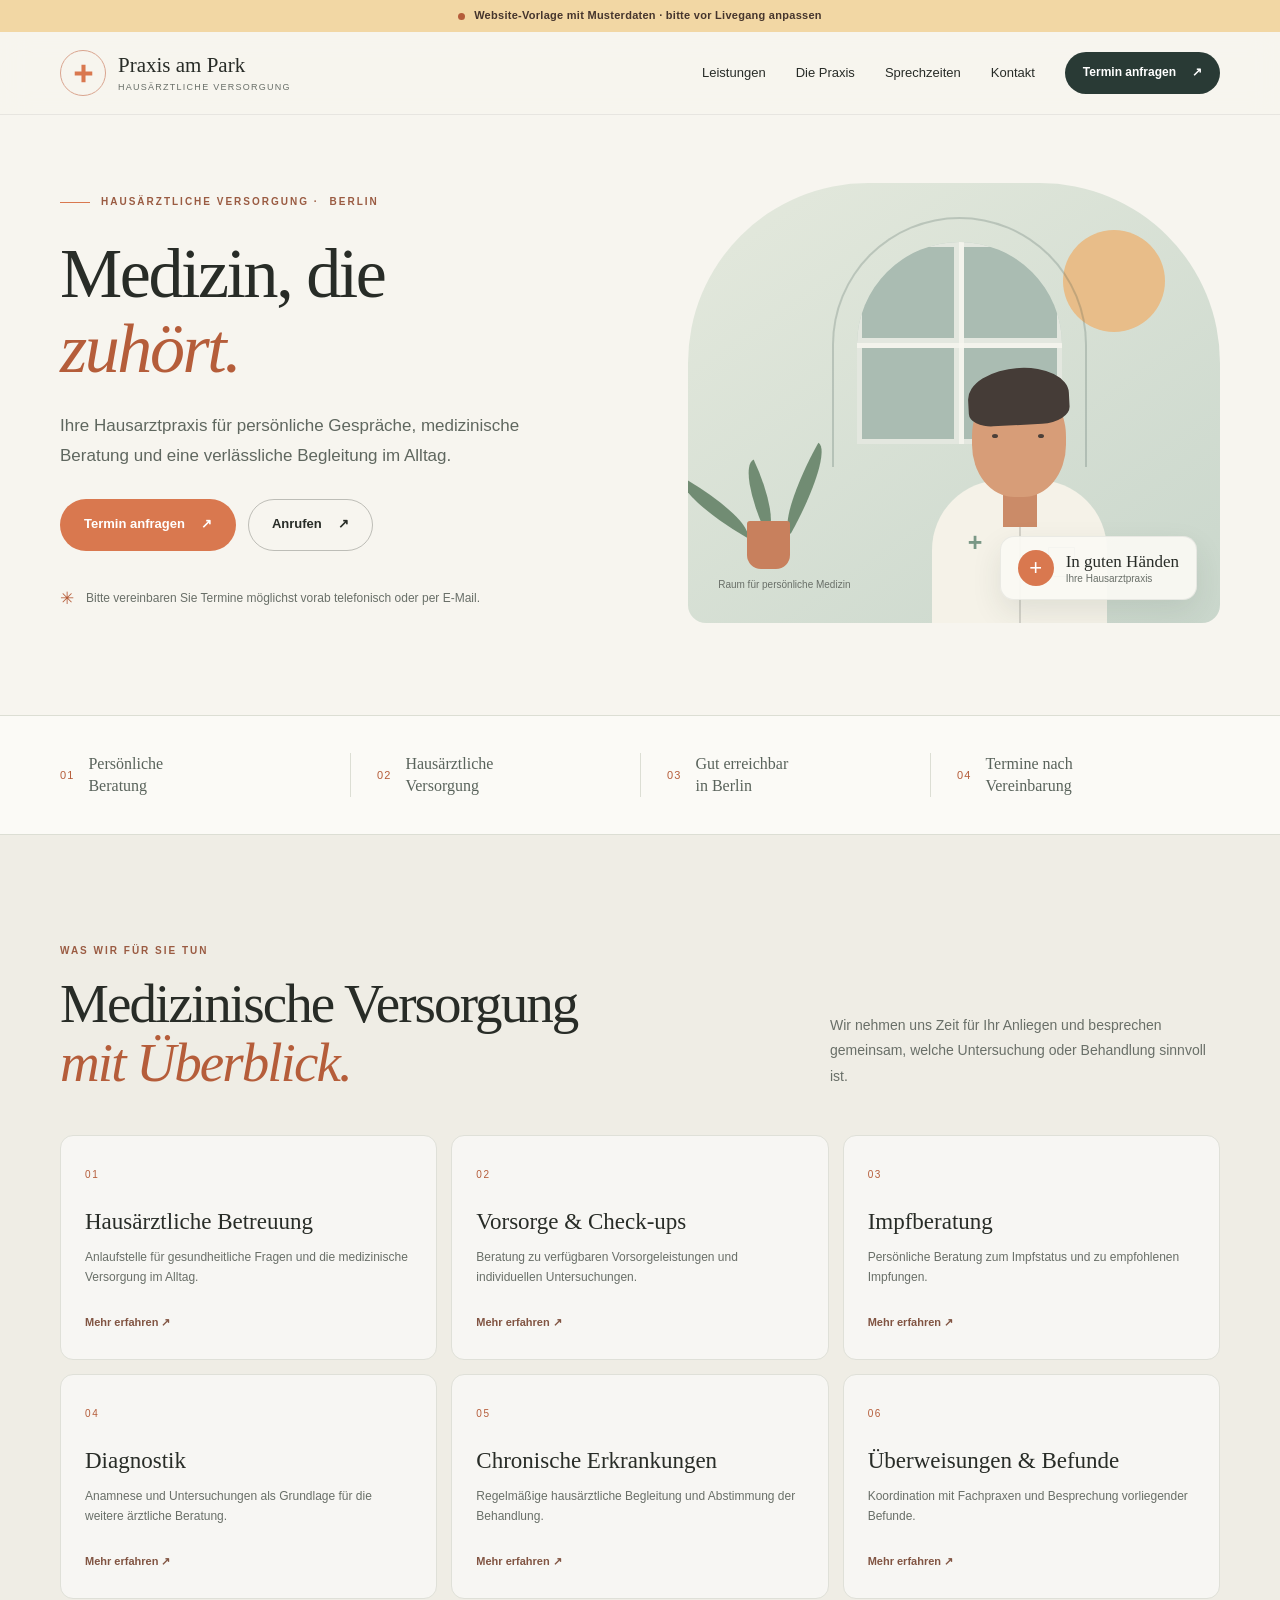
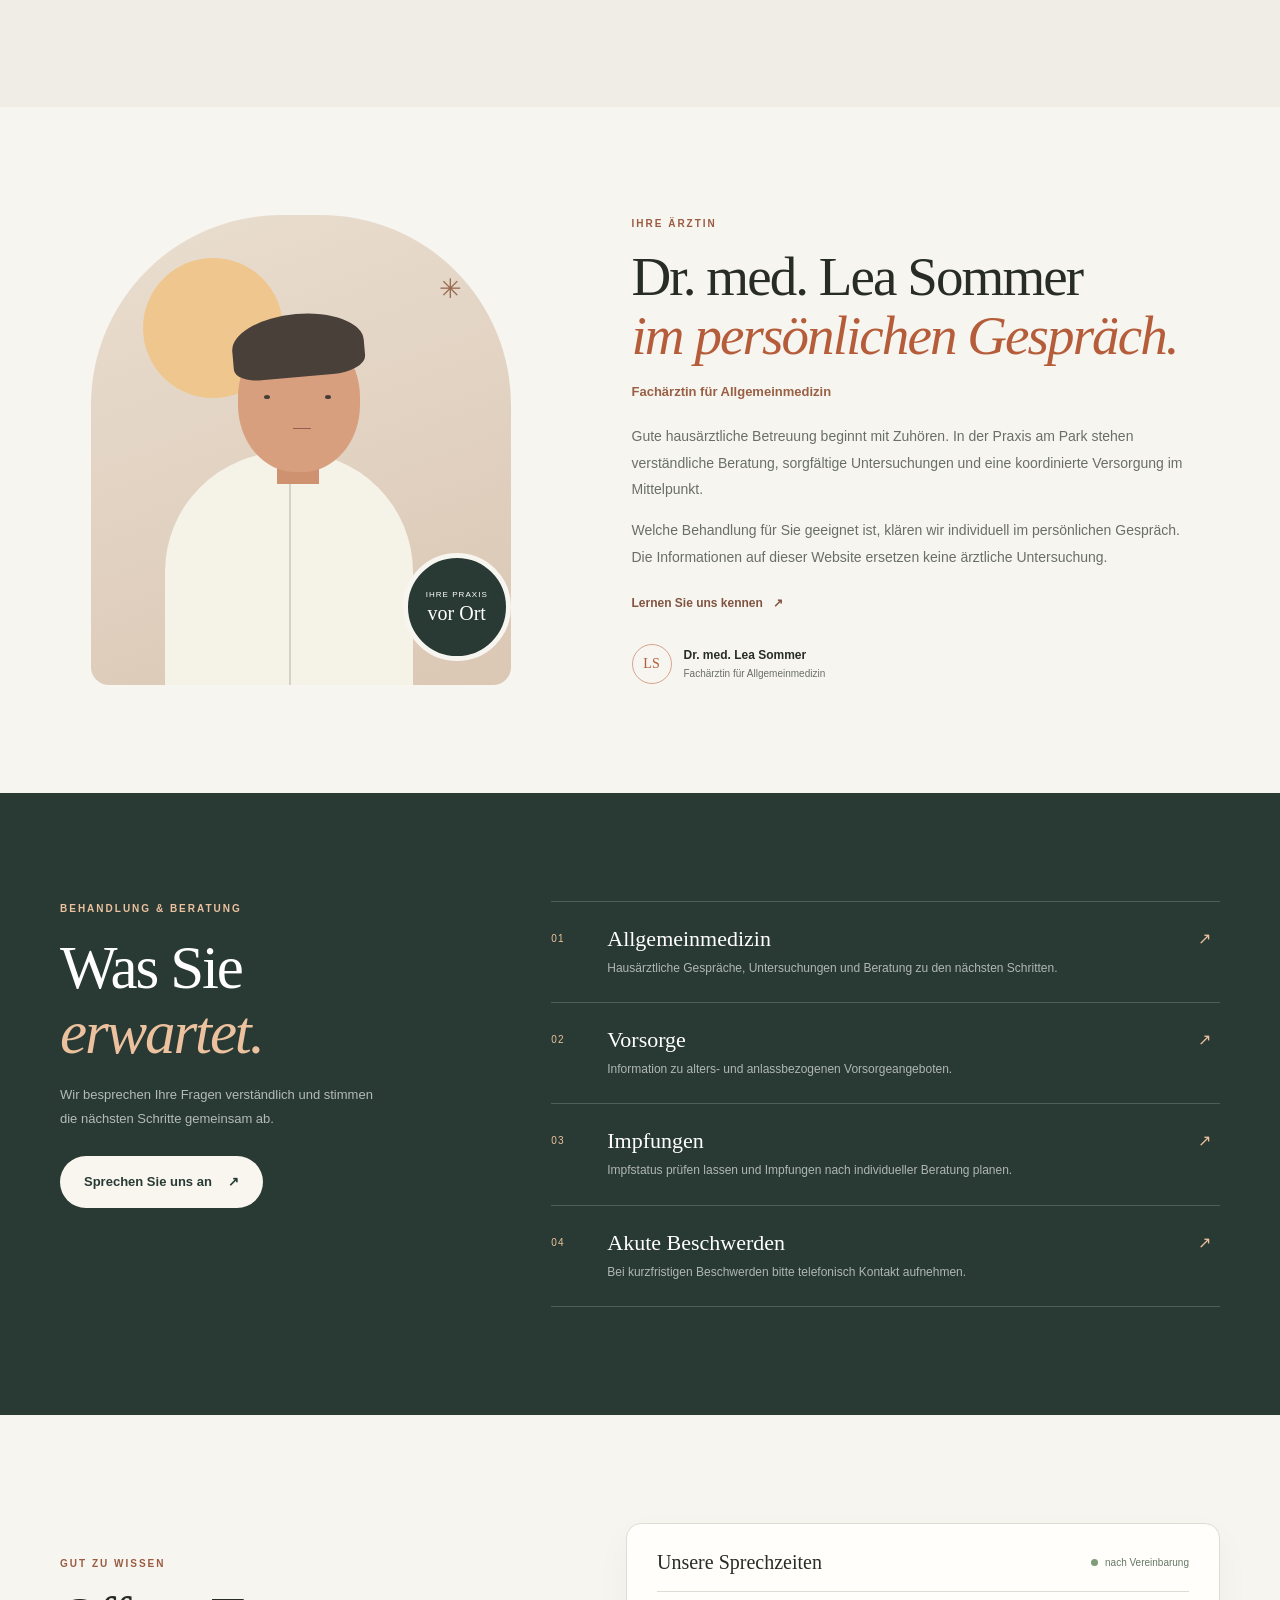
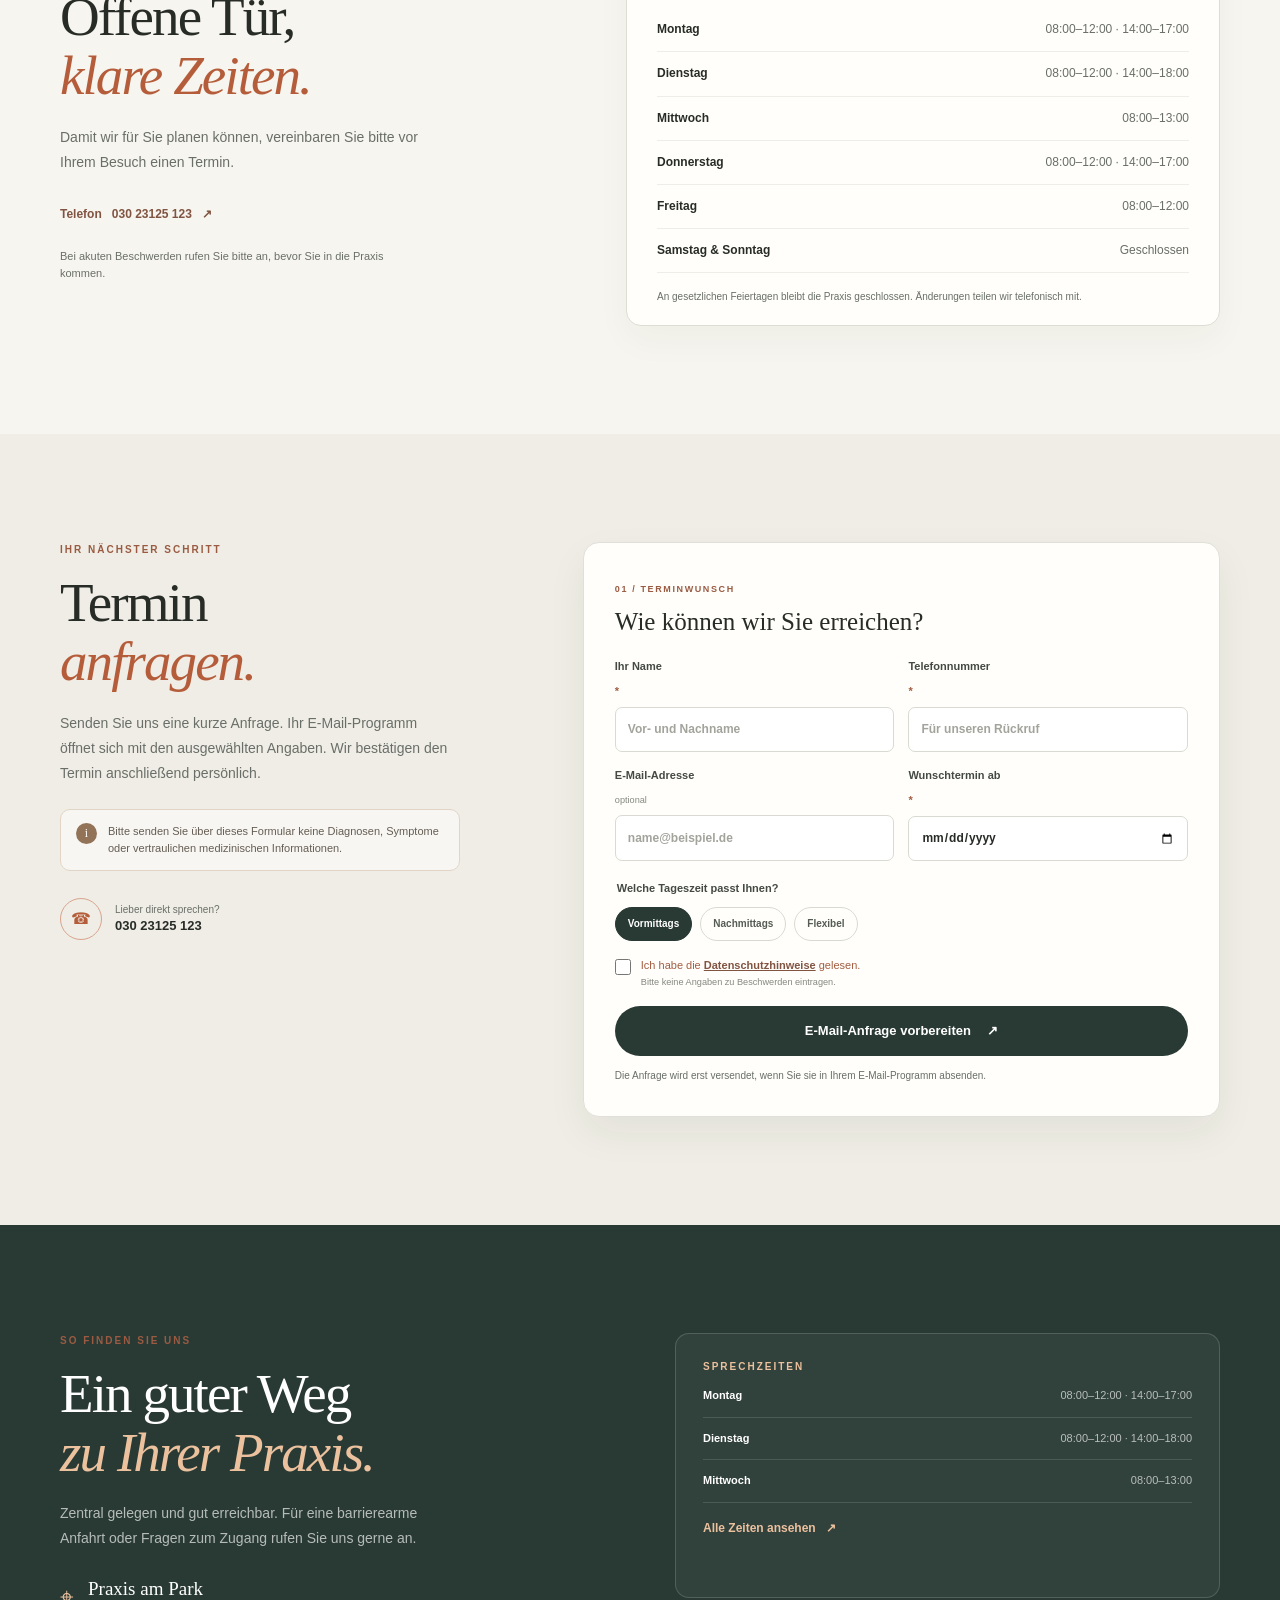
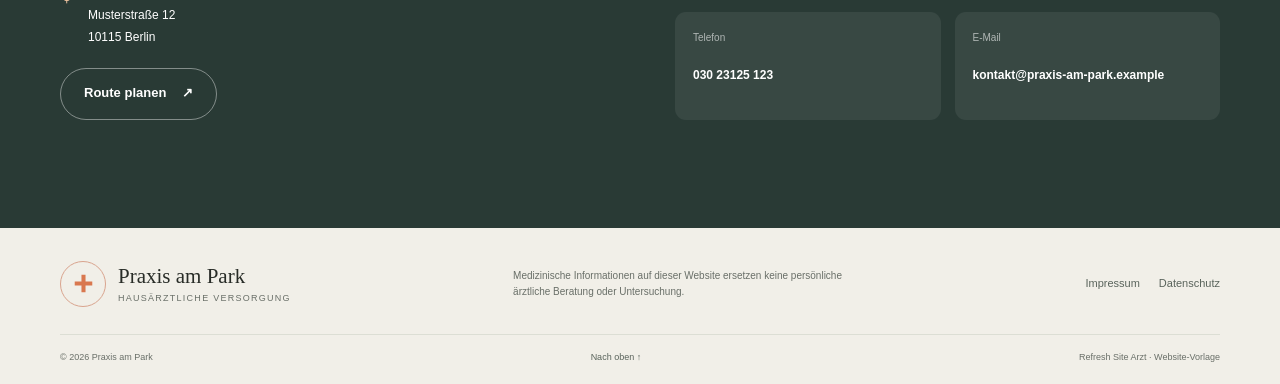
==== index.html @ 414cd4c7 "Create German medical practice website template" ====
<!doctype html>
<html lang="de">
<head>
  <meta charset="utf-8">
  <meta name="viewport" content="width=device-width, initial-scale=1">
  <meta name="theme-color" content="#f7f5ef">
  <meta name="description" content="Hausärztliche Versorgung in Berlin: Informationen zu Leistungen, Sprechzeiten und Terminvereinbarung in der Praxis am Park.">
  <meta property="og:title" content="Praxis am Park — Hausärztliche Versorgung in Berlin">
  <meta property="og:description" content="Leistungen, Sprechzeiten und Kontakt. Lernen Sie die Praxis am Park kennen.">
  <meta property="og:type" content="website">
  <title>Praxis am Park — Hausärztliche Versorgung in Berlin</title>
  <link rel="icon" href="assets/medical-mark.svg" type="image/svg+xml">
  <link rel="stylesheet" href="styles.css">
  <script src="config.js" defer></script>
  <script src="app.js" defer></script>
</head>
<body>
  <a class="skip-link" href="#main">Zum Inhalt springen</a>
  <div class="sample-ribbon"><span class="sample-dot" aria-hidden="true"></span> Website-Vorlage mit Musterdaten · bitte vor Livegang anpassen</div>
  <header class="site-header" id="start">
    <div class="header-inner wrap">
      <a class="brand" href="#start" aria-label="Praxis am Park – Startseite">
        <span class="brand-mark" aria-hidden="true"><svg viewBox="0 0 40 40"><path d="M17 7h6v10h10v6H23v10h-6V23H7v-6h10z"/></svg></span>
        <span class="brand-copy"><strong data-config="practiceName">Praxis am Park</strong><small data-config="specialty">Hausärztliche Versorgung</small></span>
      </a>
      <button class="nav-toggle" type="button" aria-label="Menü öffnen" aria-expanded="false" aria-controls="primary-nav"><span></span><span></span></button>
      <nav id="primary-nav" class="primary-nav" aria-label="Hauptnavigation">
        <a href="#leistungen">Leistungen</a><a href="#team">Die Praxis</a><a href="#sprechzeiten">Sprechzeiten</a><a href="#kontakt">Kontakt</a>
        <a class="button button-small button-dark nav-appointment" href="#termin">Termin anfragen <span aria-hidden="true">↗</span></a>
      </nav>
    </div>
  </header>
  <main id="main">
    <section class="hero section-pad">
      <div class="wrap hero-grid">
        <div class="hero-copy">
          <p class="eyebrow"><span class="eyebrow-line"></span> Hausärztliche Versorgung · <span data-config="city">Berlin</span></p>
          <h1>Medizin, die<br><em>zuhört.</em></h1>
          <p class="hero-intro">Ihre Hausarztpraxis für persönliche Gespräche, medizinische Beratung und eine verlässliche Begleitung im Alltag.</p>
          <div class="hero-actions"><a class="button button-accent" href="#termin">Termin anfragen <span aria-hidden="true">↗</span></a><a class="button button-outline" data-phone href="tel:+493023125123">Anrufen <span aria-hidden="true">↗</span></a></div>
          <div class="hero-note"><span class="note-icon" aria-hidden="true">✳</span><span>Bitte vereinbaren Sie Termine möglichst vorab telefonisch oder per E-Mail.</span></div>
        </div>
        <div class="hero-art" aria-label="Illustration einer freundlichen Arztpraxis" role="img">
          <div class="art-sun"></div><div class="art-arch"><div class="art-window"><i></i><i></i><i></i><i></i></div></div>
          <div class="art-plant"><span></span><span></span><span></span><b></b></div>
          <div class="art-doctor"><div class="doctor-hair"></div><div class="doctor-head"><i></i><i></i></div><div class="doctor-neck"></div><div class="doctor-coat"><span class="coat-pocket"></span><span class="coat-cross">+</span></div></div>
          <div class="art-card"><span class="art-card-icon">+</span><span><b>In guten Händen</b><small>Ihre Hausarztpraxis</small></span></div>
          <div class="art-caption">Raum für persönliche Medizin</div>
        </div>
      </div>
    </section>
    <section class="trust-strip" aria-label="Praxis-Schwerpunkte">
      <div class="wrap trust-grid"><div><span class="trust-number">01</span><span>Persönliche<br>Beratung</span></div><div><span class="trust-number">02</span><span>Hausärztliche<br>Versorgung</span></div><div><span class="trust-number">03</span><span>Gut erreichbar<br>in <span data-config="city">Berlin</span></span></div><div><span class="trust-number">04</span><span>Termine nach<br>Vereinbarung</span></div></div>
    </section>
    <section class="section-pad section-warm" id="leistungen">
      <div class="wrap">
        <div class="section-heading"><div><p class="eyebrow">Was wir für Sie tun</p><h2>Medizinische Versorgung<br><em>mit Überblick.</em></h2></div><p class="section-lede">Wir nehmen uns Zeit für Ihr Anliegen und besprechen gemeinsam, welche Untersuchung oder Behandlung sinnvoll ist.</p></div>
        <div class="service-grid" id="service-grid" aria-label="Leistungen der Praxis"></div>
      </div>
    </section>
    <section class="section-pad" id="team">
      <div class="wrap profile-grid">
        <div class="profile-visual">
          <div class="profile-portrait" role="img" aria-label="Abstrakte Illustration einer Ärztin">
            <div class="portrait-circle"></div><div class="portrait-body"></div><div class="portrait-neck"></div><div class="portrait-face"><i></i><i></i><b></b></div><div class="portrait-hair"></div><span class="portrait-star">✳</span>
          </div>
          <div class="profile-stamp"><span>Ihre Praxis</span><b>vor Ort</b></div>
        </div>
        <div class="profile-copy"><p class="eyebrow">Ihre Ärztin</p><h2><span data-config="doctorName">Dr. med. Lea Sommer</span><br><em>im persönlichen Gespräch.</em></h2><p class="profile-qualification" data-config="qualifications">Fachärztin für Allgemeinmedizin</p><p>Gute hausärztliche Betreuung beginnt mit Zuhören. In der Praxis am Park stehen verständliche Beratung, sorgfältige Untersuchungen und eine koordinierte Versorgung im Mittelpunkt.</p><p>Welche Behandlung für Sie geeignet ist, klären wir individuell im persönlichen Gespräch. Die Informationen auf dieser Website ersetzen keine ärztliche Untersuchung.</p><a class="text-link" href="#termin">Lernen Sie uns kennen <span aria-hidden="true">↗</span></a><div class="profile-signature"><span class="signature-mark" data-config="doctorInitials">LS</span><span><b data-config="doctorName">Dr. med. Lea Sommer</b><small data-config="qualifications">Fachärztin für Allgemeinmedizin</small></span></div></div>
      </div>
    </section>
    <section class="section-pad section-dark">
      <div class="wrap treatment-layout"><div><p class="eyebrow eyebrow-light">Behandlung & Beratung</p><h2>Was Sie<br><em>erwartet.</em></h2><p class="dark-lede">Wir besprechen Ihre Fragen verständlich und stimmen die nächsten Schritte gemeinsam ab.</p><a class="button button-light" href="#termin">Sprechen Sie uns an <span aria-hidden="true">↗</span></a></div><div id="treatment-list" class="treatment-list"></div></div>
    </section>
    <section class="section-pad" id="sprechzeiten">
      <div class="wrap hours-layout"><div><p class="eyebrow">Gut zu wissen</p><h2>Offene Tür,<br><em>klare Zeiten.</em></h2><p class="section-lede">Damit wir für Sie planen können, vereinbaren Sie bitte vor Ihrem Besuch einen Termin.</p><a class="text-link" data-phone href="tel:+493023125123">Telefon <span data-config="phoneDisplay">030 23125 123</span> <span aria-hidden="true">↗</span></a><p class="hours-hint">Bei akuten Beschwerden rufen Sie bitte an, bevor Sie in die Praxis kommen.</p></div><div class="hours-card"><div class="hours-card-head"><span>Unsere Sprechzeiten</span><span class="open-mark"><i></i> nach Vereinbarung</span></div><dl id="hours-list"></dl><p class="hours-footnote">An gesetzlichen Feiertagen bleibt die Praxis geschlossen. Änderungen teilen wir telefonisch mit.</p></div></div>
    </section>
    <section class="section-pad section-warm" id="termin">
      <div class="wrap appointment-layout"><div><p class="eyebrow">Ihr nächster Schritt</p><h2>Termin<br><em>anfragen.</em></h2><p class="section-lede">Senden Sie uns eine kurze Anfrage. Ihr E-Mail-Programm öffnet sich mit den ausgewählten Angaben. Wir bestätigen den Termin anschließend persönlich.</p><div class="appointment-callout"><span aria-hidden="true">i</span><p>Bitte senden Sie über dieses Formular keine Diagnosen, Symptome oder vertraulichen medizinischen Informationen.</p></div><div class="appointment-phone"><span class="phone-icon" aria-hidden="true">☎</span><span><small>Lieber direkt sprechen?</small><a data-phone href="tel:+493023125123"><b data-config="phoneDisplay">030 23125 123</b></a></span></div></div>
        <form id="appointment-form" class="appointment-form">
          <div class="form-heading"><span class="form-step">01 / TERMINWUNSCH</span><h3>Wie können wir Sie erreichen?</h3></div>
          <div class="form-row"><label for="name">Ihr Name <span aria-hidden="true">*</span><input id="name" name="name" autocomplete="name" required maxlength="100" placeholder="Vor- und Nachname"></label><label for="phone">Telefonnummer <span aria-hidden="true">*</span><input id="phone" name="phone" type="tel" autocomplete="tel" required maxlength="30" placeholder="Für unseren Rückruf"></label></div>
          <div class="form-row"><label for="email">E-Mail-Adresse <small>optional</small><input id="email" name="email" type="email" autocomplete="email" maxlength="150" placeholder="name@beispiel.de"></label><label for="date">Wunschtermin ab <span aria-hidden="true">*</span><input id="date" name="date" type="date" required></label></div>
          <fieldset class="time-options"><legend>Welche Tageszeit passt Ihnen?</legend><label><input type="radio" name="period" value="Vormittags" checked><span>Vormittags</span></label><label><input type="radio" name="period" value="Nachmittags"><span>Nachmittags</span></label><label><input type="radio" name="period" value="Flexibel"><span>Flexibel</span></label></fieldset>
          <label class="consent"><input type="checkbox" name="privacy" required><span>Ich habe die <a href="datenschutz.html" target="_blank" rel="noopener">Datenschutzhinweise</a> gelesen. <small>Bitte keine Angaben zu Beschwerden eintragen.</small></span></label>
          <button class="button button-dark form-submit" type="submit">E-Mail-Anfrage vorbereiten <span aria-hidden="true">↗</span></button>
          <p class="form-status" id="form-status" aria-live="polite">Die Anfrage wird erst versendet, wenn Sie sie in Ihrem E-Mail-Programm absenden.</p>
        </form>
      </div>
    </section>
    <section class="section-pad contact-section" id="kontakt">
      <div class="wrap contact-layout"><div class="contact-copy"><p class="eyebrow">So finden Sie uns</p><h2>Ein guter Weg<br><em>zu Ihrer Praxis.</em></h2><p class="section-lede">Zentral gelegen und gut erreichbar. Für eine barrierearme Anfahrt oder Fragen zum Zugang rufen Sie uns gerne an.</p><div class="address-block"><span class="address-icon" aria-hidden="true">⌖</span><address><b data-config="practiceName">Praxis am Park</b><span data-config="address">Musterstraße 12</span><span><span data-config="postalCode">10115</span> <span data-config="city">Berlin</span></span></address></div><a class="button button-outline" id="directions-link" href="https://www.openstreetmap.org/" target="_blank" rel="noopener noreferrer">Route planen <span aria-hidden="true">↗</span></a></div><div class="contact-side"><div class="contact-hours"><p class="eyebrow eyebrow-light">Sprechzeiten</p><div id="hours-mini"></div><a href="#sprechzeiten" class="text-link text-link-light">Alle Zeiten ansehen <span aria-hidden="true">↗</span></a></div><div class="contact-quick"><div><small>Telefon</small><a data-phone href="tel:+493023125123" data-config="phoneDisplay">030 23125 123</a></div><div><small>E-Mail</small><a data-email href="mailto:kontakt@praxis-am-park.example" data-config="email">kontakt@praxis-am-park.example</a></div></div></div></div>
    </section>
  </main>
  <footer class="site-footer"><div class="wrap footer-main"><a class="brand brand-footer" href="#start"><span class="brand-mark" aria-hidden="true"><svg viewBox="0 0 40 40"><path d="M17 7h6v10h10v6H23v10h-6V23H7v-6h10z"/></svg></span><span class="brand-copy"><strong data-config="practiceName">Praxis am Park</strong><small data-config="specialty">Hausärztliche Versorgung</small></span></a><p class="footer-note">Medizinische Informationen auf dieser Website ersetzen keine persönliche ärztliche Beratung oder Untersuchung.</p><nav aria-label="Rechtliche Informationen"><a href="impressum.html">Impressum</a><a href="datenschutz.html">Datenschutz</a></nav></div><div class="wrap footer-bottom"><span>© <span id="year"></span> <span data-config="practiceName">Praxis am Park</span></span><a href="#start">Nach oben ↑</a><span>Refresh Site Arzt · Website-Vorlage</span></div></footer>
</body>
</html>
---- styles.css ----
:root {
  color-scheme: light;
  --paper: #f7f5ef;
  --warm: #efede5;
  --ink: #282c27;
  --muted: #696f68;
  --line: #dcded4;
  --accent: #d9784f;
  --accent-dark: #b55d3a;
  --sage: #dce5dc;
  --dark: #293a35;
  --serif: Georgia, "Times New Roman", serif;
  --sans: Arial, Helvetica, sans-serif;
}
* { box-sizing: border-box; }
html { scroll-behavior: smooth; scroll-padding-top: 88px; }
body { margin: 0; color: var(--ink); background: var(--paper); font-family: var(--sans); font-size: 16px; line-height: 1.6; }
a { color: inherit; }
a:focus-visible, button:focus-visible, input:focus-visible { outline: 3px solid #4f8270; outline-offset: 3px; }
button, input { font: inherit; }
.wrap { width: min(1160px, calc(100% - 48px)); margin-inline: auto; }
.section-pad { padding: 108px 0; }
.section-warm { background: var(--warm); }
.skip-link { position: absolute; z-index: 100; top: 8px; left: 8px; padding: 10px 14px; background: white; transform: translateY(-160%); }
.skip-link:focus { transform: none; }
.sample-ribbon { display: flex; align-items: center; justify-content: center; gap: 9px; min-height: 32px; padding: 5px 14px; color: #45352d; background: #f2d7a4; font-size: 11px; font-weight: 700; letter-spacing: .025em; text-align: center; }
.sample-dot { width: 7px; height: 7px; border-radius: 50%; background: #b55d3a; }
.site-header { position: sticky; z-index: 20; top: 0; border-bottom: 1px solid rgba(38,45,40,.08); background: rgba(247,245,239,.94); backdrop-filter: blur(14px); }
.header-inner { display: flex; min-height: 82px; align-items: center; justify-content: space-between; gap: 28px; }
.brand { display: inline-flex; align-items: center; gap: 12px; color: inherit; text-decoration: none; }
.brand-mark { display: grid; width: 46px; height: 46px; place-items: center; border: 1px solid #d9a48e; border-radius: 50%; }
.brand-mark svg { width: 27px; height: 27px; fill: var(--accent); }
.brand-copy { display: grid; line-height: 1.25; }
.brand-copy strong { font: 21px var(--serif); }
.brand-copy small { margin-top: 4px; color: var(--muted); font-size: 9px; letter-spacing: .14em; text-transform: uppercase; }
.primary-nav { display: flex; align-items: center; gap: 30px; }
.primary-nav > a:not(.button) { font-size: 13px; text-decoration: none; }
.primary-nav > a:not(.button):hover, .text-link:hover { color: var(--accent-dark); }
.nav-toggle { display: none; width: 44px; height: 44px; padding: 11px; border: 1px solid var(--line); border-radius: 50%; background: transparent; }
.nav-toggle span { display: block; height: 1.5px; margin: 5px 0; background: var(--ink); }
.button { display: inline-flex; min-height: 52px; align-items: center; justify-content: center; gap: 16px; padding: 0 23px; border: 1px solid transparent; border-radius: 999px; color: white; font-size: 13px; font-weight: 700; text-decoration: none; transition: transform .2s ease, background .2s ease; }
.button:hover { transform: translateY(-2px); }
.button-small { min-height: 42px; padding-inline: 17px; font-size: 12px; }
.button-dark { background: var(--dark); }
.button-dark:hover { background: #1f2f2b; }
.button-accent { background: var(--accent); }
.button-accent:hover { background: var(--accent-dark); }
.button-outline { border-color: rgba(40,44,39,.28); color: var(--ink); background: transparent; }
.button-outline:hover { background: rgba(255,255,255,.55); }
.button-light { color: var(--dark); background: #f8f6ef; }
.hero { min-height: 600px; padding-top: 68px; padding-bottom: 82px; overflow: hidden; }
.hero-grid { display: grid; grid-template-columns: 1.04fr .96fr; align-items: center; gap: 52px; }
.hero-copy { position: relative; z-index: 2; }
.eyebrow { display: flex; align-items: center; gap: 11px; margin: 0; color: #9a5b42; font-size: 10px; font-weight: 700; letter-spacing: .2em; text-transform: uppercase; }
.eyebrow-line { display: inline-block; width: 30px; height: 1px; background: var(--accent); }
h1, h2 { margin-bottom: 0; font: 400 clamp(42px, 5.5vw, 70px)/1.07 var(--serif); letter-spacing: -.035em; }
h1 { margin-top: 27px; }
h1 em, h2 em { color: var(--accent-dark); font-weight: 400; }
.hero-intro { max-width: 500px; margin: 24px 0 28px; color: #5f675f; font-size: 17px; line-height: 1.75; }
.hero-actions { display: flex; flex-wrap: wrap; gap: 12px; }
.hero-note { display: flex; max-width: 460px; align-items: center; gap: 12px; margin-top: 34px; color: var(--muted); font-size: 12px; }
.note-icon { color: var(--accent-dark); font-size: 17px; }
.hero-art { position: relative; min-height: 440px; overflow: hidden; border-radius: 180px 180px 18px 18px; background: linear-gradient(145deg,#e4e9dd 0%,#cad7cc 100%); }
.art-sun { position: absolute; top: 47px; right: 55px; width: 102px; height: 102px; border-radius: 50%; background: #e8bd89; }
.art-arch { position: absolute; top: 34px; left: 27%; width: 48%; height: 250px; padding: 23px; border: 2px solid rgba(49,72,64,.2); border-bottom: 0; border-radius: 150px 150px 0 0; }
.art-window { position: relative; display: grid; width: 100%; height: 100%; grid-template-columns: 1fr 1fr; grid-template-rows: 1fr 1fr; overflow: hidden; border-radius: 130px 130px 0 0; background: #aabcb2; }
.art-window i { border: 5px solid rgba(250,248,241,.72); }
.art-window:after { position: absolute; top: 50%; left: 0; width: 100%; height: 5px; background: rgba(250,248,241,.72); content: ""; }
.art-window:before { position: absolute; top: 0; left: 50%; width: 5px; height: 100%; background: rgba(250,248,241,.72); content: ""; }
.art-plant { position: absolute; bottom: 54px; left: 40px; width: 80px; height: 155px; }
.art-plant b { position: absolute; bottom: 0; left: 19px; width: 43px; height: 48px; border-radius: 3px 3px 14px 14px; background: #c8805d; }
.art-plant span { position: absolute; bottom: 40px; left: 37px; width: 20px; height: 72px; border-radius: 100% 0 100% 0; background: #718c73; transform: rotate(-25deg); transform-origin: bottom; }
.art-plant span:nth-child(2) { left: 14px; height: 86px; transform: rotate(-60deg); }
.art-plant span:nth-child(3) { left: 44px; height: 93px; transform: rotate(29deg) scaleX(-1); }
.art-doctor { position: absolute; z-index: 2; right: 20%; bottom: 0; width: 190px; height: 305px; }
.doctor-head { position: absolute; z-index: 3; top: 63px; left: 48px; width: 94px; height: 116px; border-radius: 48% 48% 45% 45%; background: #d79d78; }
.doctor-head i { position: absolute; top: 53px; left: 20px; width: 6px; height: 4px; border-radius: 50%; background: #4c4039; }
.doctor-head i:nth-child(2) { left: 66px; }
.doctor-hair { position: absolute; z-index: 4; top: 50px; left: 44px; width: 101px; height: 57px; border-radius: 56% 51% 30% 25%; background: #453c37; transform: rotate(-3deg); }
.doctor-neck { position: absolute; z-index: 2; top: 164px; left: 79px; width: 34px; height: 45px; background: #cb8b68; }
.doctor-coat { position: absolute; bottom: -58px; left: 8px; width: 175px; height: 201px; border-radius: 70px 70px 0 0; background: #f5f2e8; }
.doctor-coat:before { position: absolute; top: 0; left: 50%; width: 2px; height: 98%; background: #d4d2c9; content: ""; }
.coat-pocket { position: absolute; top: 67px; right: 32px; width: 27px; height: 30px; border: 1px solid #aabcb2; border-radius: 0 0 6px 6px; }
.coat-cross { position: absolute; top: 42px; left: 36px; color: #7a9886; font-size: 25px; font-weight: 700; }
.art-card { position: absolute; z-index: 4; right: 23px; bottom: 23px; display: flex; align-items: center; gap: 12px; padding: 13px 17px; border: 1px solid rgba(43,55,49,.08); border-radius: 14px; background: rgba(250,249,244,.94); box-shadow: 0 12px 30px rgba(37,54,45,.1); }
.art-card-icon { display: grid; width: 36px; height: 36px; place-items: center; border-radius: 50%; color: white; background: var(--accent); font-size: 22px; }
.art-card span:last-child { display: grid; line-height: 1.3; }
.art-card b { font: 17px var(--serif); }
.art-card small, .art-caption { color: var(--muted); font-size: 10px; }
.art-caption { position: absolute; bottom: 30px; left: 30px; }
.trust-strip { border-block: 1px solid var(--line); background: rgba(255,255,255,.42); }
.trust-grid { display: grid; min-height: 118px; grid-template-columns: repeat(4,1fr); align-items: center; }
.trust-grid > div { display: flex; align-items: center; gap: 14px; padding-left: 26px; border-left: 1px solid var(--line); color: #59635b; font: 16px/1.35 var(--serif); }
.trust-grid > div:first-child { padding-left: 0; border-left: 0; }
.trust-number { color: var(--accent-dark); font: 11px var(--sans); letter-spacing: .1em; }
.section-heading { display: flex; align-items: end; justify-content: space-between; gap: 42px; margin-bottom: 42px; }
.section-heading h2, .profile-copy h2, .hours-layout h2, .appointment-layout h2, .contact-copy h2 { margin-top: 16px; font-size: clamp(38px,4.4vw,55px); }
.section-lede { max-width: 390px; margin: 0 0 4px; color: var(--muted); font-size: 14px; line-height: 1.8; }
.service-grid { display: grid; grid-template-columns: repeat(3,1fr); gap: 14px; }
.service-card { min-height: 225px; padding: 24px 24px 20px; border: 1px solid #dfe0d8; border-radius: 13px; background: rgba(255,255,255,.54); transition: transform .2s ease, box-shadow .2s ease; }
.service-card:hover { transform: translateY(-3px); box-shadow: 0 12px 30px rgba(36,48,41,.07); }
.service-number { color: var(--accent-dark); font-size: 10px; letter-spacing: .16em; }
.service-card h3 { margin: 23px 0 8px; font: 23px/1.2 var(--serif); }
.service-card p { min-height: 47px; margin-bottom: 13px; color: var(--muted); font-size: 12px; line-height: 1.65; }
.service-card a { color: #815442; font-size: 11px; font-weight: 700; text-decoration: none; }
.profile-grid { display: grid; grid-template-columns: .9fr 1.1fr; align-items: center; gap: 90px; }
.profile-visual { position: relative; width: min(100%,420px); height: 470px; margin-inline: auto; overflow: hidden; border-radius: 190px 190px 18px 18px; background: linear-gradient(160deg,#e9ded0,#dbc7b4); }
.portrait-circle { position: absolute; top: 43px; left: 52px; width: 140px; height: 140px; border-radius: 50%; background: #efc78e; }
.portrait-body { position: absolute; bottom: -42px; left: 74px; width: 248px; height: 275px; border-radius: 120px 120px 0 0; background: #f5f2e8; }
.portrait-body:after { position: absolute; top: 0; left: 50%; width: 2px; height: 100%; background: #d3d2c9; content: ""; }
.portrait-neck { position: absolute; z-index: 2; top: 213px; left: 186px; width: 42px; height: 56px; background: #ce9271; }
.portrait-face { position: absolute; z-index: 3; top: 114px; left: 147px; width: 122px; height: 143px; border-radius: 48% 48% 47% 47%; background: #d89f7e; }
.portrait-face i { position: absolute; top: 66px; left: 26px; width: 6px; height: 4px; border-radius: 50%; background: #483e37; }
.portrait-face i:nth-child(2) { left: 87px; }
.portrait-face b { position: absolute; top: 99px; left: 55px; width: 18px; height: 1px; background: #9a5c50; }
.portrait-hair { position: absolute; z-index: 4; top: 99px; left: 141px; width: 132px; height: 63px; border-radius: 55% 54% 28% 22%; background: #4a403a; transform: rotate(-5deg); }
.portrait-star { position: absolute; top: 53px; right: 49px; color: #9a6c51; font-size: 27px; }
.profile-stamp { position: absolute; right: 0; bottom: 24px; display: grid; width: 108px; height: 108px; place-content: center; border: 5px solid var(--paper); border-radius: 50%; color: white; background: var(--dark); text-align: center; text-transform: uppercase; }
.profile-stamp span { font-size: 8px; letter-spacing: .13em; }
.profile-stamp b { font: 20px var(--serif); text-transform: none; }
.profile-copy > p:not(.eyebrow):not(.profile-qualification) { max-width: 560px; color: var(--muted); font-size: 14px; line-height: 1.9; }
.profile-qualification { margin: 17px 0 20px; color: #986045; font-size: 13px; font-weight: 700; }
.text-link { display: inline-flex; align-items: center; gap: 10px; margin-top: 10px; color: #815442; font-size: 12px; font-weight: 700; text-decoration: none; }
.profile-signature { display: flex; align-items: center; gap: 12px; margin-top: 29px; }
.signature-mark { display: grid; width: 40px; height: 40px; place-items: center; border: 1px solid #d9a48e; border-radius: 50%; color: var(--accent-dark); font: 14px var(--serif); }
.profile-signature span:last-child { display: grid; font-size: 12px; line-height: 1.35; }
.profile-signature small { margin-top: 4px; color: var(--muted); font-size: 10px; }
.section-dark { color: white; background: var(--dark); }
.treatment-layout { display: grid; grid-template-columns: .75fr 1.25fr; align-items: start; gap: 90px; }
.eyebrow-light { color: #ecc19e; }
.treatment-layout h2 { margin: 18px 0; font-size: clamp(43px,5vw,61px); }
.treatment-layout h2 em { color: #ecc19e; }
.dark-lede { max-width: 315px; margin: 0 0 26px; color: rgba(255,255,255,.65); font-size: 13px; line-height: 1.8; }
.treatment-list { border-top: 1px solid rgba(255,255,255,.18); }
.treatment-item { display: grid; grid-template-columns: 40px 1fr 22px; align-items: start; gap: 16px; padding: 24px 0; border-bottom: 1px solid rgba(255,255,255,.18); }
.treatment-index { padding-top: 5px; color: #ecc19e; font-size: 10px; letter-spacing: .12em; }
.treatment-item h3 { margin: 0 0 6px; font: 22px var(--serif); }
.treatment-item p { max-width: 480px; margin: 0; color: rgba(255,255,255,.63); font-size: 12px; line-height: 1.7; }
.treatment-arrow { color: #ecc19e; }
.hours-layout { display: grid; grid-template-columns: .9fr 1.1fr; align-items: center; gap: 80px; }
.hours-layout .section-lede { margin: 19px 0 20px; }
.hours-hint { max-width: 370px; margin-top: 22px; color: var(--muted); font-size: 11px; }
.hours-card { padding: 27px 30px 20px; border: 1px solid var(--line); border-radius: 15px; background: #fffefa; box-shadow: 0 14px 35px rgba(37,45,38,.04); }
.hours-card-head { display: flex; align-items: center; justify-content: space-between; gap: 15px; padding-bottom: 17px; border-bottom: 1px solid var(--line); font: 20px var(--serif); }
.open-mark { display: flex; align-items: center; gap: 7px; color: #647765; font: 10px var(--sans); }
.open-mark i { width: 7px; height: 7px; border-radius: 50%; background: #7e9c79; }
.hours-row { display: flex; justify-content: space-between; gap: 15px; padding: 12px 0; border-bottom: 1px solid #eeeee8; font-size: 12px; }
.hours-row dt { font-weight: 700; }
.hours-row dd { margin: 0; color: var(--muted); text-align: right; }
.hours-footnote { margin: 16px 0 0; color: var(--muted); font-size: 10px; }
.appointment-layout { display: grid; grid-template-columns: .82fr 1.18fr; align-items: start; gap: 80px; }
.appointment-layout .section-lede { margin: 19px 0; }
.appointment-callout { display: flex; max-width: 400px; gap: 11px; margin-top: 22px; padding: 13px 15px; border: 1px solid #e3d5c5; border-radius: 10px; background: rgba(255,255,255,.52); }
.appointment-callout > span { display: grid; width: 21px; height: 21px; flex: 0 0 auto; place-items: center; border-radius: 50%; color: white; background: #927358; font: 12px var(--serif); }
.appointment-callout p { margin: 0; color: #655d53; font-size: 11px; line-height: 1.55; }
.appointment-phone { display: flex; align-items: center; gap: 13px; margin-top: 27px; }
.phone-icon { display: grid; width: 42px; height: 42px; place-items: center; border: 1px solid #d9a48e; border-radius: 50%; color: var(--accent-dark); }
.appointment-phone > span:last-child { display: grid; line-height: 1.4; }
.appointment-phone small { color: var(--muted); font-size: 10px; }
.appointment-phone a { font-size: 13px; font-weight: 700; text-decoration: none; }
.appointment-form { padding: 31px; border: 1px solid #e1e0d8; border-radius: 16px; background: #fffefa; box-shadow: 0 16px 40px rgba(37,45,38,.06); }
.form-heading { margin-bottom: 22px; }
.form-step { color: #9a5b42; font-size: 9px; font-weight: 700; letter-spacing: .18em; }
.form-heading h3 { margin: 8px 0 0; font: 25px var(--serif); }
.form-row { display: grid; grid-template-columns: 1fr 1fr; gap: 14px; margin-top: 15px; }
.appointment-form label { display: grid; gap: 7px; color: #444a43; font-size: 11px; font-weight: 700; }
.appointment-form label > span { color: #a35d42; }
.appointment-form label small { color: #858880; font-weight: 400; }
.appointment-form input:not([type="checkbox"]):not([type="radio"]) { width: 100%; min-height: 45px; padding: 10px 12px; border: 1px solid #d9dbd2; border-radius: 7px; color: var(--ink); background: white; font-size: 12px; }
.appointment-form input::placeholder { color: #a2a49c; }
.time-options { display: flex; flex-wrap: wrap; gap: 8px; margin: 19px 0 16px; padding: 0; border: 0; }
.time-options legend { width: 100%; margin-bottom: 9px; color: #444a43; font-size: 11px; font-weight: 700; }
.time-options label { display: inline-flex; cursor: pointer; }
.time-options input { position: absolute; width: 1px; height: 1px; opacity: 0; }
.time-options label span { padding: 8px 12px; border: 1px solid #d9dbd2; border-radius: 99px; color: #555c54; font-size: 10px; }
.time-options input:checked + span { border-color: var(--dark); color: white; background: var(--dark); }
.time-options input:focus-visible + span { outline: 3px solid #4f8270; outline-offset: 3px; }
.consent { display: flex !important; grid-template-columns: 16px 1fr; align-items: start; gap: 10px !important; margin: 16px 0; font-weight: 400 !important; line-height: 1.5; }
.consent input { width: 16px; height: 16px; margin: 2px 0 0; accent-color: var(--dark); }
.consent a { color: #815442; font-weight: 700; }
.consent small { display: block; margin-top: 3px; }
.form-submit { width: 100%; min-height: 50px; border: 0; cursor: pointer; }
.form-status { min-height: 17px; margin: 12px 0 0; color: var(--muted); font-size: 10px; line-height: 1.55; }
.contact-section { color: white; background: var(--dark); }
.contact-layout { display: grid; grid-template-columns: 1fr 1fr; gap: 70px; }
.contact-copy h2 { margin-bottom: 18px; }
.contact-copy h2 em { color: #ecc19e; }
.contact-copy .section-lede { color: rgba(255,255,255,.66); }
.address-block { display: flex; align-items: start; gap: 14px; margin: 27px 0 20px; }
.address-icon { color: #ecc19e; font-size: 24px; }
.address-block address { display: grid; gap: 3px; font-size: 12px; font-style: normal; }
.address-block address b { margin-bottom: 3px; font: 19px var(--serif); }
.contact-copy .button-outline { border-color: rgba(255,255,255,.42); color: white; }
.contact-copy .button-outline:hover { background: rgba(255,255,255,.08); }
.contact-side { display: grid; grid-template-columns: 1fr; gap: 14px; }
.contact-hours { padding: 25px 27px; border: 1px solid rgba(255,255,255,.16); border-radius: 14px; background: rgba(255,255,255,.04); }
.contact-hours .hours-row { border-color: rgba(255,255,255,.13); font-size: 11px; }
.contact-hours .hours-row dd { color: rgba(255,255,255,.66); }
.contact-hours .text-link-light { margin-top: 16px; color: #ecc19e; }
.contact-quick { display: grid; grid-template-columns: 1fr 1fr; gap: 14px; }
.contact-quick > div { display: grid; gap: 5px; padding: 18px; border-radius: 11px; background: rgba(255,255,255,.07); }
.contact-quick small { color: rgba(255,255,255,.6); font-size: 10px; }
.contact-quick a { overflow-wrap: anywhere; color: white; font-size: 12px; font-weight: 700; text-decoration: none; }
.site-footer { padding: 33px 0 0; background: #f1efe8; }
.footer-main { display: flex; align-items: center; justify-content: space-between; gap: 26px; padding-bottom: 27px; }
.footer-note { max-width: 350px; margin: 0; color: var(--muted); font-size: 10px; }
.footer-main nav { display: flex; gap: 19px; font-size: 11px; }
.footer-main nav a, .footer-bottom a { color: #59635b; text-decoration: none; }
.footer-main nav a:hover, .footer-bottom a:hover { text-decoration: underline; }
.footer-bottom { display: flex; justify-content: space-between; gap: 15px; padding: 15px 0 20px; border-top: 1px solid var(--line); color: var(--muted); font-size: 9px; }
.legal-main { min-height: 70vh; padding-top: 78px; padding-bottom: 95px; }
.legal-main h1 { margin: 15px 0 30px; font-size: clamp(42px,6vw,64px); }
.legal-sample { display: grid; gap: 5px; max-width: 760px; margin-bottom: 38px; padding: 16px 19px; border: 1px solid #e5c98d; border-radius: 10px; background: #f8edcf; color: #544a39; font-size: 12px; }
.legal-sample strong { font-size: 11px; letter-spacing: .08em; text-transform: uppercase; }
.legal-block { max-width: 780px; padding: 22px 0; border-top: 1px solid var(--line); }
.legal-block h2 { margin: 0 0 12px; font: 24px var(--serif); letter-spacing: -.02em; }
.legal-block p, .legal-block address { margin: 0; color: #5e655e; font-size: 13px; line-height: 1.85; font-style: normal; }
.legal-block p + p { margin-top: 12px; }
.legal-block a { color: #80513e; text-underline-offset: 3px; }
.legal-back { margin-top: 24px; }
@media (max-width: 900px) {
  .wrap { width: min(100% - 38px, 720px); }
  .section-pad { padding: 82px 0; }
  .header-inner { min-height: 74px; }
  .nav-toggle { display: block; cursor: pointer; }
  .primary-nav { position: absolute; top: 100%; right: 0; left: 0; display: none; align-items: stretch; gap: 0; padding: 8px 24px 20px; border-bottom: 1px solid var(--line); background: var(--paper); }
  .primary-nav.is-open { display: grid; }
  .primary-nav > a:not(.button) { padding: 12px 0; border-bottom: 1px solid var(--line); }
  .primary-nav .nav-appointment { margin-top: 14px; }
  .hero-grid { grid-template-columns: 1fr .9fr; gap: 25px; }
  .hero-art { min-height: 385px; }
  .art-doctor { right: 13%; transform: scale(.85); transform-origin: bottom; }
  .art-plant { left: 10px; transform: scale(.8); transform-origin: bottom left; }
  .trust-grid > div { padding-left: 14px; font-size: 14px; }
  .profile-grid { gap: 45px; }
  .treatment-layout, .hours-layout, .appointment-layout { gap: 45px; }
  .contact-layout { gap: 40px; }
}
@media (max-width: 640px) {
  html { scroll-padding-top: 74px; }
  .wrap { width: calc(100% - 36px); }
  .section-pad { padding: 68px 0; }
  .sample-ribbon { min-height: 36px; font-size: 9px; }
  .brand-mark { width: 41px; height: 41px; }
  .brand-copy strong { font-size: 18px; }
  .brand-copy small { font-size: 8px; letter-spacing: .1em; }
  .hero { padding-top: 48px; padding-bottom: 56px; }
  .hero-grid { grid-template-columns: 1fr; gap: 32px; }
  h1 { margin-top: 20px; font-size: clamp(46px,14vw,65px); }
  .hero-intro { max-width: 440px; margin: 18px 0 22px; font-size: 15px; }
  .hero-note { margin-top: 21px; font-size: 11px; }
  .hero-art { width: min(100%, 440px); min-height: 350px; margin-inline: auto; }
  .art-arch { top: 20px; height: 220px; }
  .art-doctor { right: 17%; transform: scale(.78); }
  .art-plant { bottom: 29px; transform: scale(.7); }
  .art-caption { bottom: 19px; left: 17px; font-size: 9px; }
  .trust-grid { grid-template-columns: 1fr 1fr; padding-block: 14px; }
  .trust-grid > div { min-height: 62px; padding-left: 10px; font-size: 12px; }
  .trust-grid > div:nth-child(odd) { padding-left: 0; border-left: 0; }
  .section-heading { display: block; margin-bottom: 26px; }
  .section-heading h2, .profile-copy h2, .hours-layout h2, .appointment-layout h2, .contact-copy h2 { font-size: 42px; }
  .section-lede { margin-top: 17px; font-size: 13px; }
  .service-grid { grid-template-columns: 1fr 1fr; gap: 9px; }
  .service-card { min-height: 205px; padding: 17px 15px; }
  .service-card h3 { margin-top: 18px; font-size: 20px; }
  .service-card p { min-height: 67px; font-size: 11px; }
  .profile-grid { grid-template-columns: 1fr; gap: 34px; }
  .profile-visual { width: min(100%,390px); height: 390px; }
  .portrait-body { left: calc(50% - 124px); }
  .portrait-neck { left: calc(50% - 21px); }
  .portrait-face { left: calc(50% - 61px); }
  .portrait-hair { left: calc(50% - 66px); }
  .profile-stamp { right: 6px; bottom: 15px; width: 96px; height: 96px; }
  .treatment-layout, .hours-layout, .appointment-layout, .contact-layout { grid-template-columns: 1fr; gap: 34px; }
  .treatment-item { grid-template-columns: 30px 1fr 18px; gap: 10px; padding: 19px 0; }
  .treatment-item h3 { font-size: 20px; }
  .hours-card { padding: 20px 17px 16px; }
  .hours-card-head { align-items: start; font-size: 18px; }
  .open-mark { font-size: 9px; }
  .hours-row { font-size: 10px; }
  .appointment-form { padding: 22px 17px; }
  .form-row { grid-template-columns: 1fr; gap: 13px; }
  .contact-quick { grid-template-columns: 1fr; }
  .footer-main { align-items: start; flex-wrap: wrap; }
  .footer-note { order: 3; max-width: none; flex: 1 0 100%; }
  .footer-main nav { gap: 12px; }
  .footer-bottom { flex-wrap: wrap; font-size: 8px; }
}
@media (prefers-reduced-motion: reduce) {
  *, *::before, *::after { scroll-behavior: auto !important; transition-duration: .01ms !important; }
}
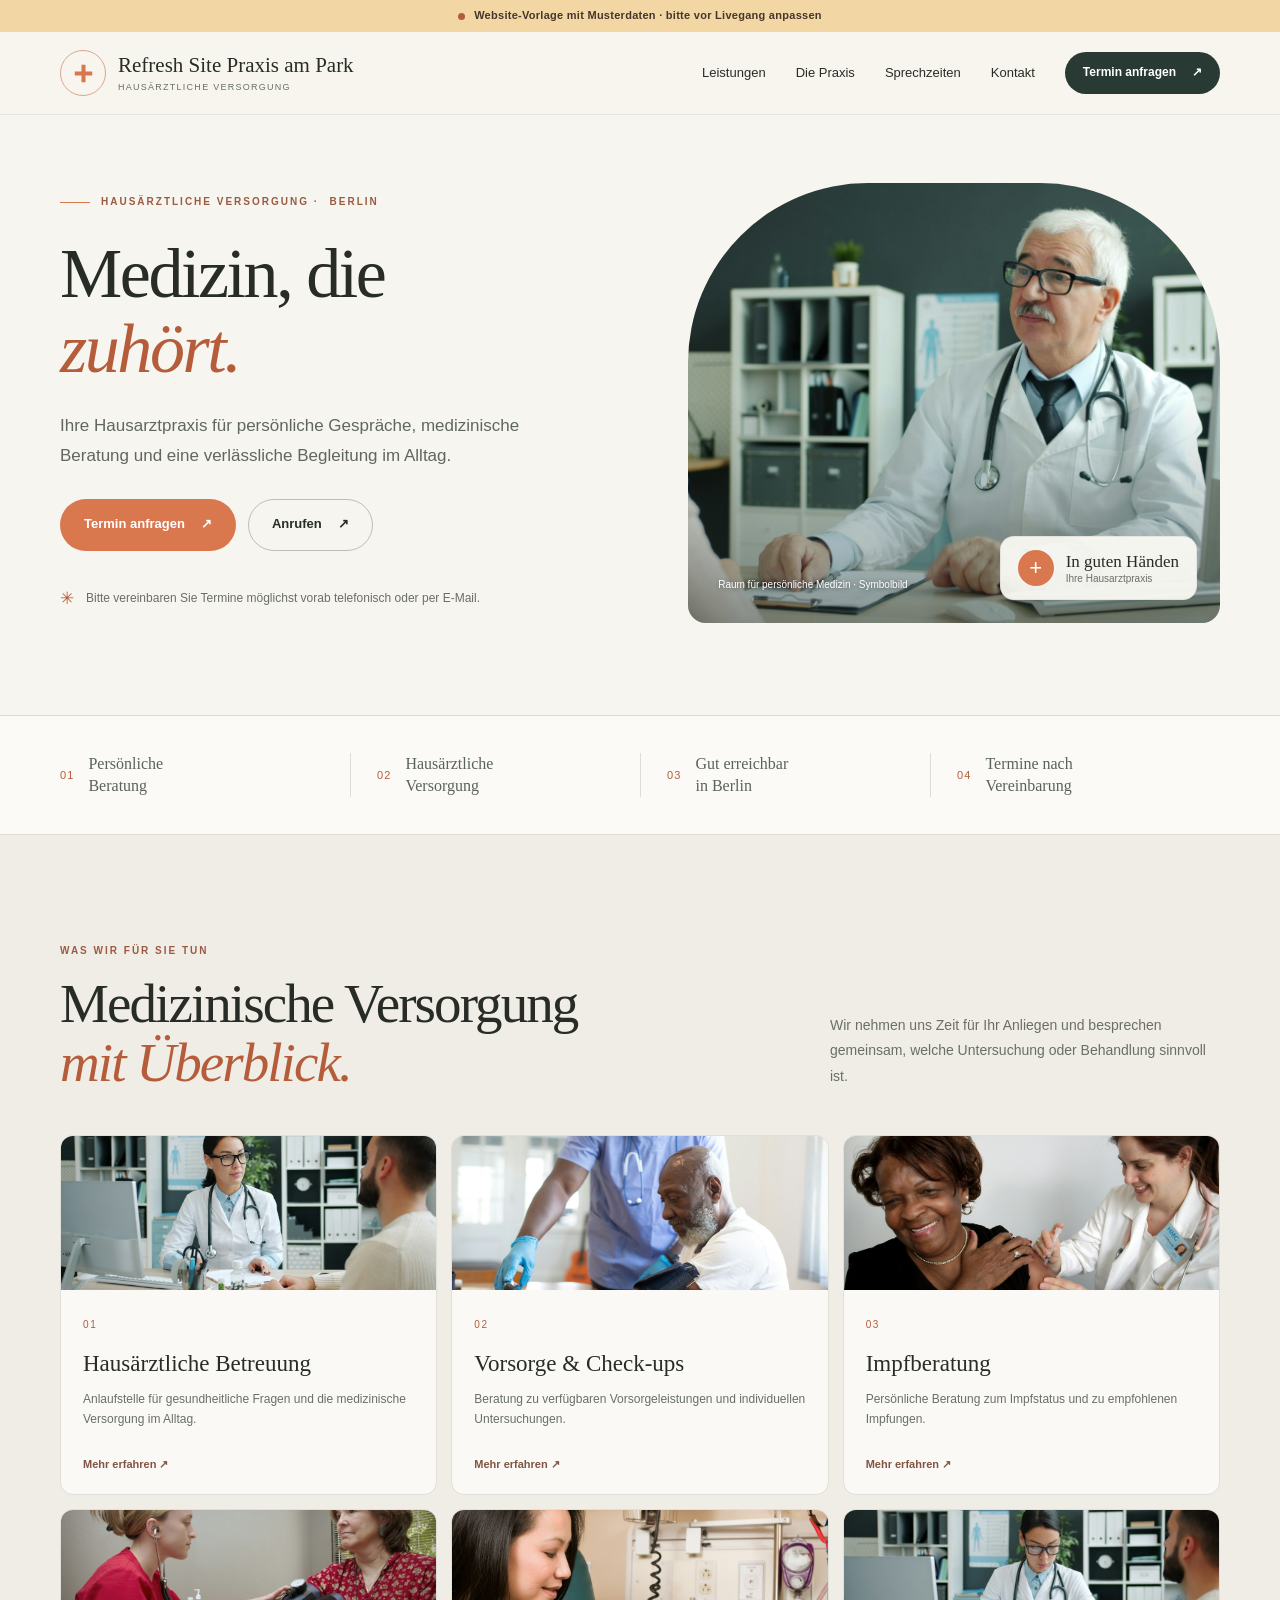
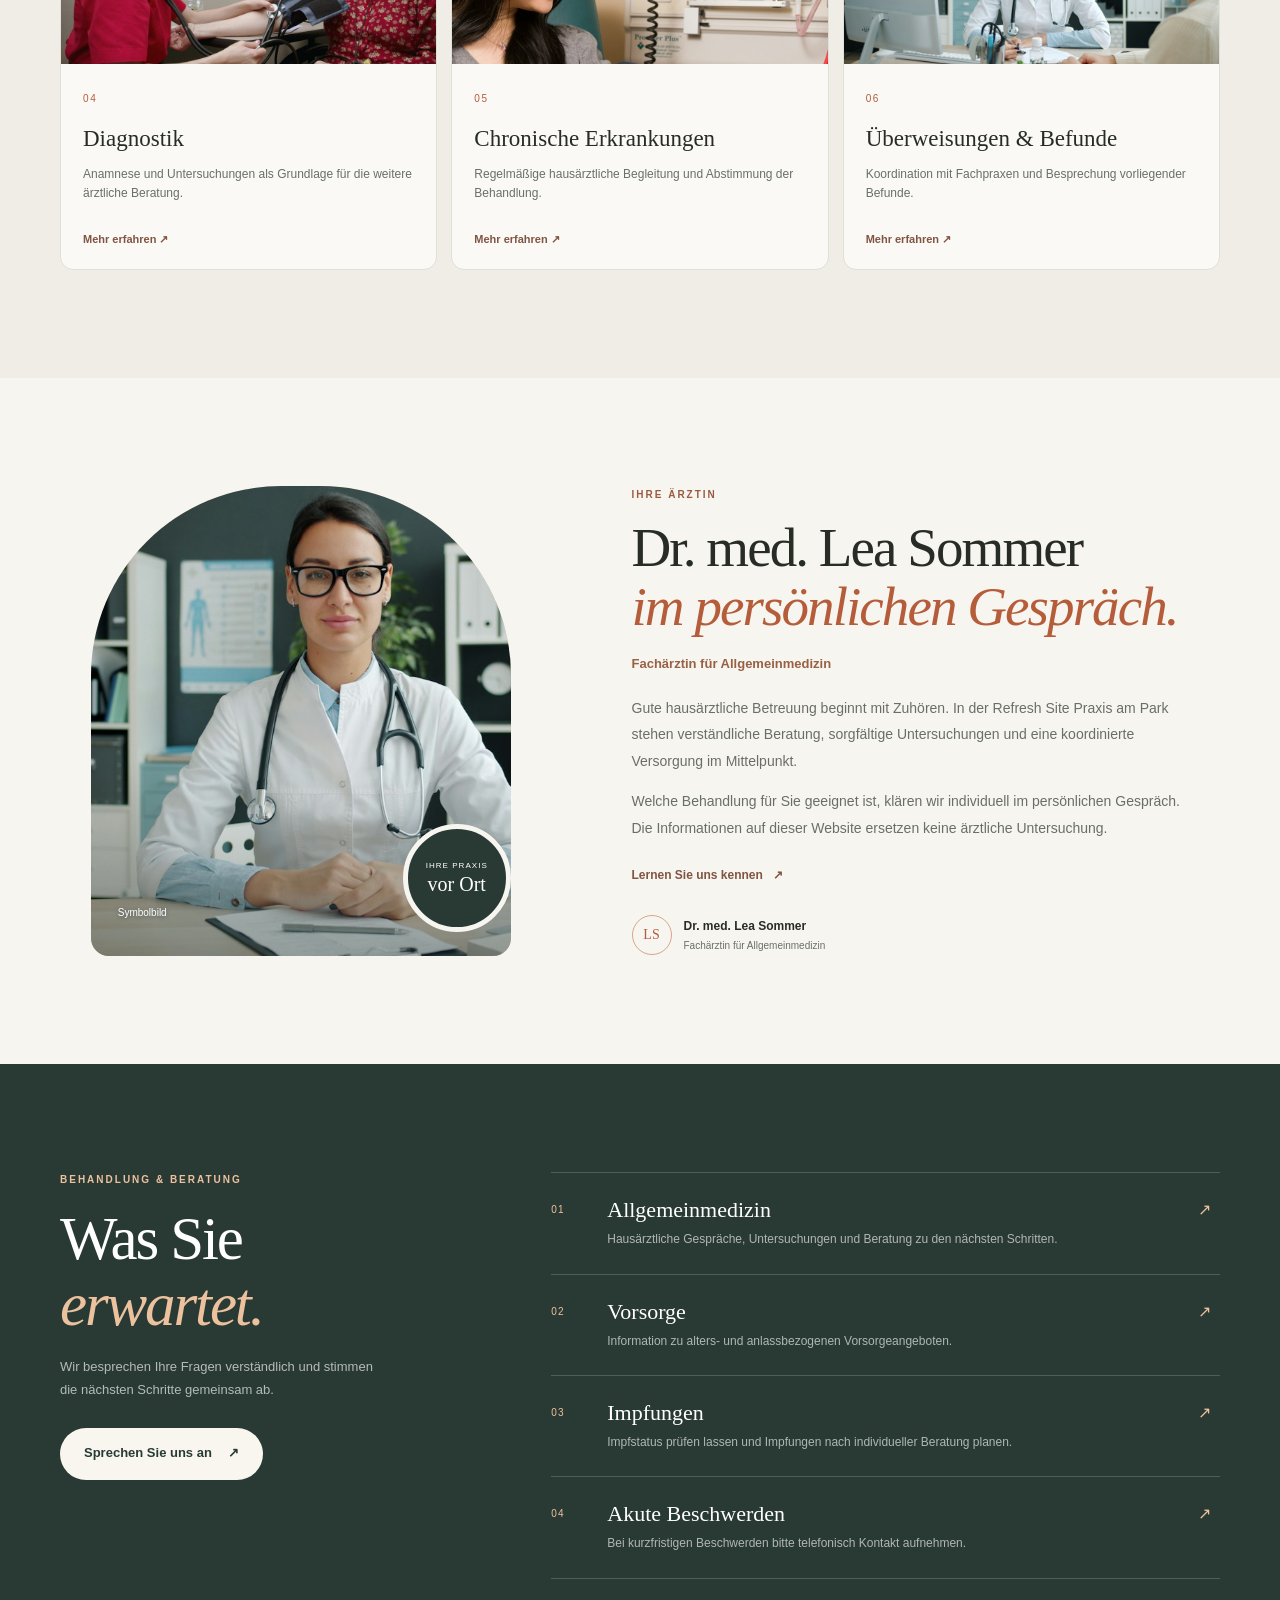
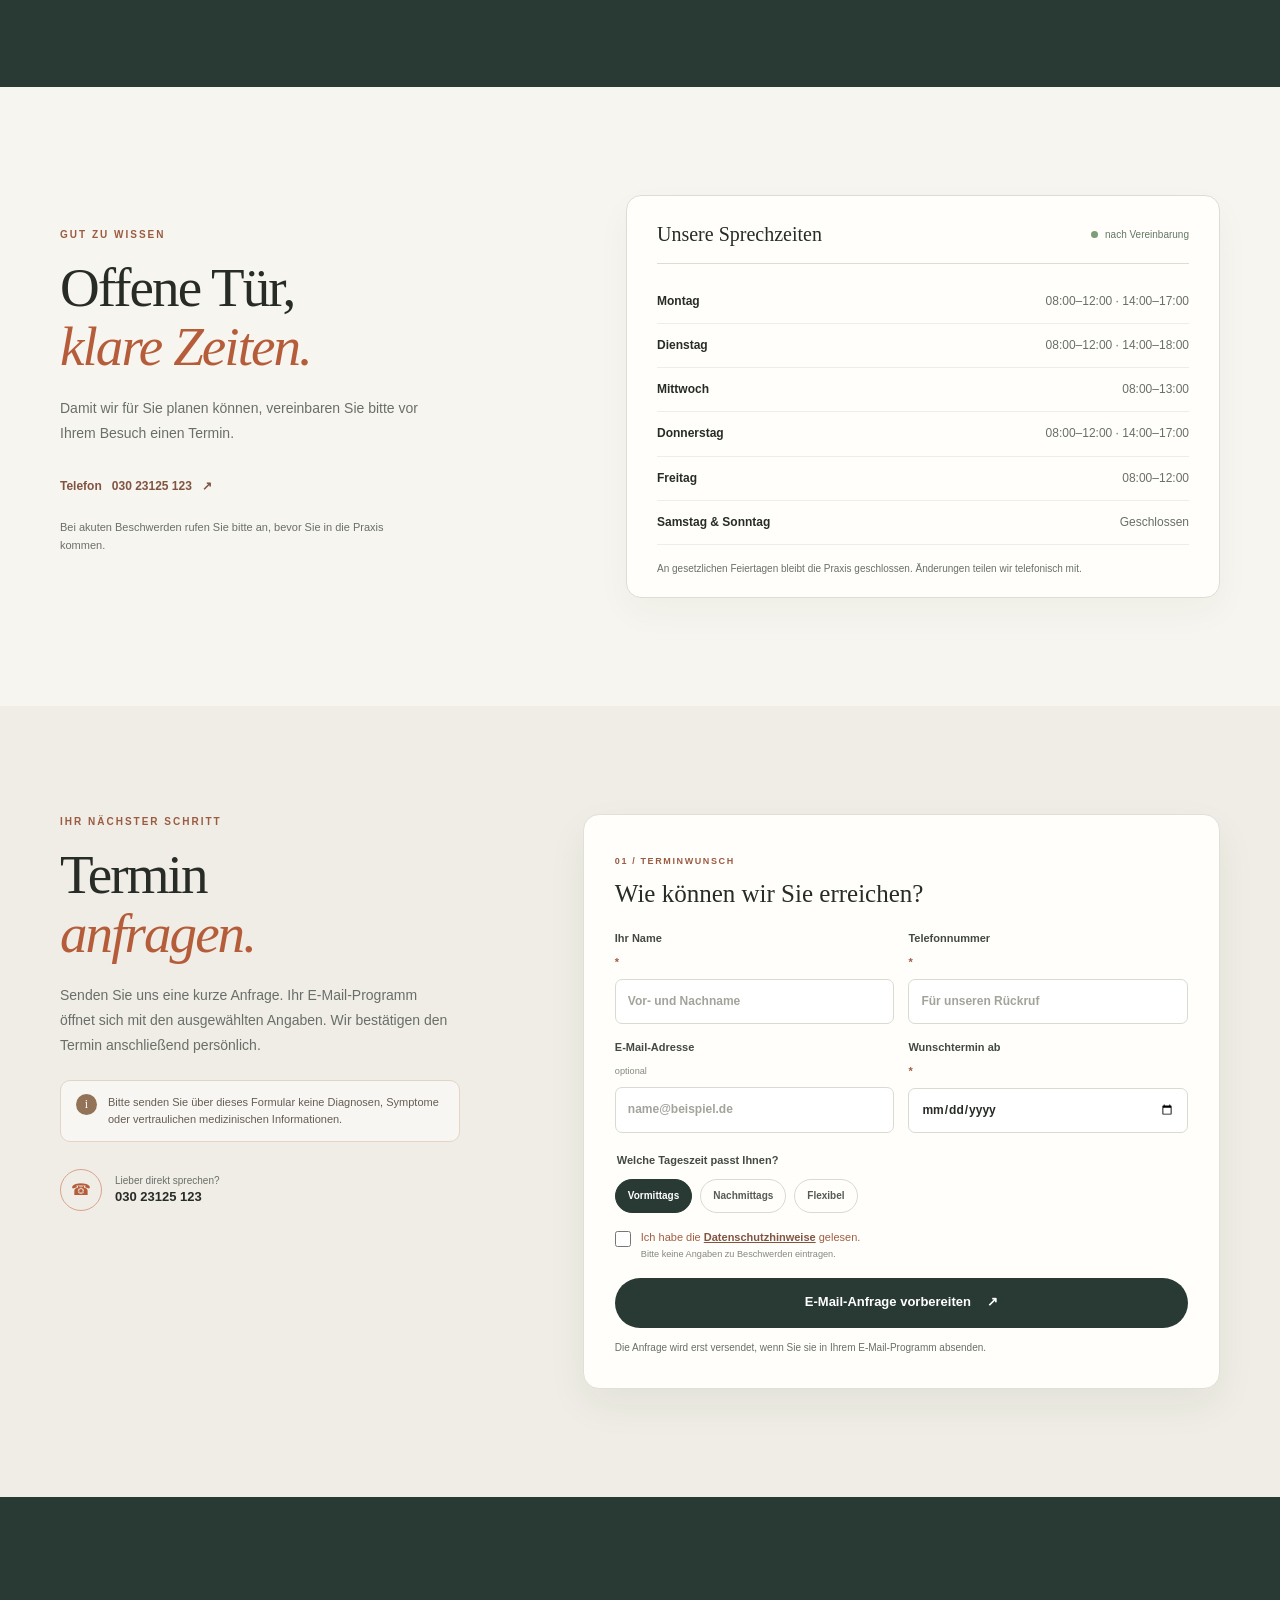
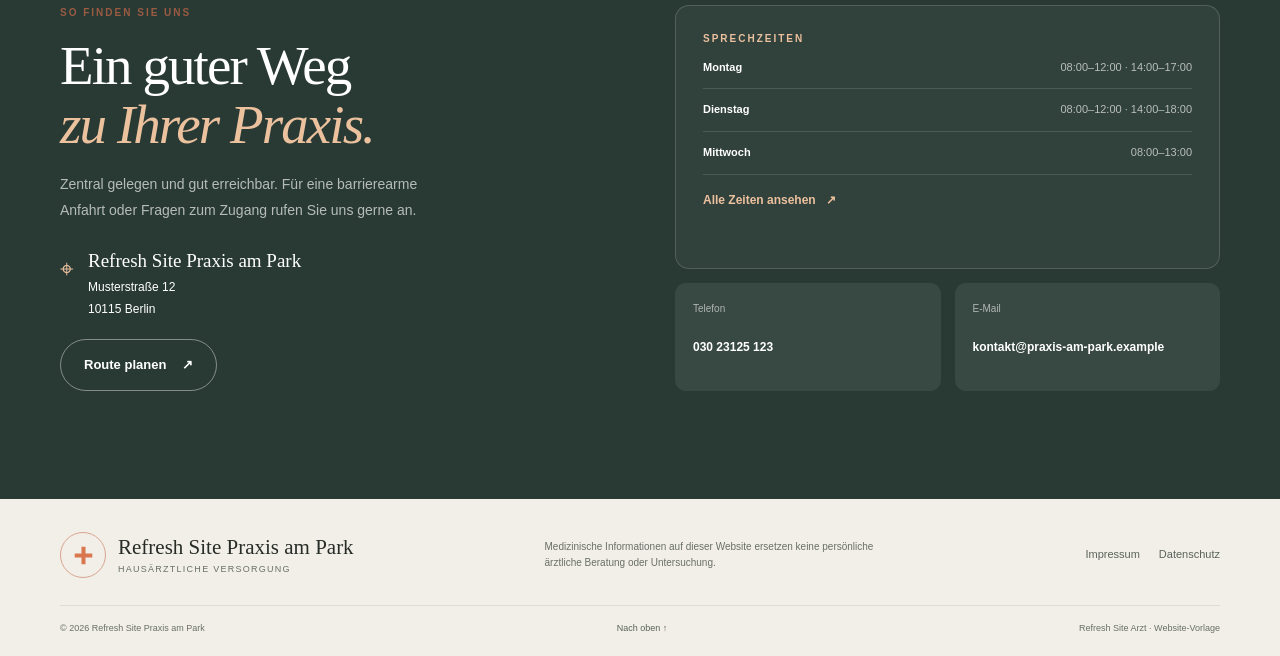
==== commit d1973362: "Add licensed medical practice photos" ====
--- a/index.html
+++ b/index.html
@@ -4,11 +4,11 @@
   <meta charset="utf-8">
   <meta name="viewport" content="width=device-width, initial-scale=1">
   <meta name="theme-color" content="#f7f5ef">
-  <meta name="description" content="Hausärztliche Versorgung in Berlin: Informationen zu Leistungen, Sprechzeiten und Terminvereinbarung in der Praxis am Park.">
-  <meta property="og:title" content="Praxis am Park — Hausärztliche Versorgung in Berlin">
-  <meta property="og:description" content="Leistungen, Sprechzeiten und Kontakt. Lernen Sie die Praxis am Park kennen.">
+  <meta name="description" content="Hausärztliche Versorgung in Berlin: Informationen zu Leistungen, Sprechzeiten und Terminvereinbarung in der Refresh Site Praxis am Park.">
+  <meta property="og:title" content="Refresh Site Praxis am Park — Hausärztliche Versorgung in Berlin">
+  <meta property="og:description" content="Leistungen, Sprechzeiten und Kontakt. Lernen Sie die Refresh Site Praxis am Park kennen.">
   <meta property="og:type" content="website">
-  <title>Praxis am Park — Hausärztliche Versorgung in Berlin</title>
+  <title>Refresh Site Praxis am Park — Hausärztliche Versorgung in Berlin</title>
   <link rel="icon" href="assets/medical-mark.svg" type="image/svg+xml">
   <link rel="stylesheet" href="styles.css">
   <script src="config.js" defer></script>
@@ -19,9 +19,9 @@
   <div class="sample-ribbon"><span class="sample-dot" aria-hidden="true"></span> Website-Vorlage mit Musterdaten · bitte vor Livegang anpassen</div>
   <header class="site-header" id="start">
     <div class="header-inner wrap">
-      <a class="brand" href="#start" aria-label="Praxis am Park – Startseite">
+      <a class="brand" href="#start" aria-label="Refresh Site Praxis am Park – Startseite">
         <span class="brand-mark" aria-hidden="true"><svg viewBox="0 0 40 40"><path d="M17 7h6v10h10v6H23v10h-6V23H7v-6h10z"/></svg></span>
-        <span class="brand-copy"><strong data-config="practiceName">Praxis am Park</strong><small data-config="specialty">Hausärztliche Versorgung</small></span>
+        <span class="brand-copy"><strong data-config="practiceName">Refresh Site Praxis am Park</strong><small data-config="specialty">Hausärztliche Versorgung</small></span>
       </a>
       <button class="nav-toggle" type="button" aria-label="Menü öffnen" aria-expanded="false" aria-controls="primary-nav"><span></span><span></span></button>
       <nav id="primary-nav" class="primary-nav" aria-label="Hauptnavigation">
@@ -40,12 +40,10 @@
           <div class="hero-actions"><a class="button button-accent" href="#termin">Termin anfragen <span aria-hidden="true">↗</span></a><a class="button button-outline" data-phone href="tel:+493023125123">Anrufen <span aria-hidden="true">↗</span></a></div>
           <div class="hero-note"><span class="note-icon" aria-hidden="true">✳</span><span>Bitte vereinbaren Sie Termine möglichst vorab telefonisch oder per E-Mail.</span></div>
         </div>
-        <div class="hero-art" aria-label="Illustration einer freundlichen Arztpraxis" role="img">
-          <div class="art-sun"></div><div class="art-arch"><div class="art-window"><i></i><i></i><i></i><i></i></div></div>
-          <div class="art-plant"><span></span><span></span><span></span><b></b></div>
-          <div class="art-doctor"><div class="doctor-hair"></div><div class="doctor-head"><i></i><i></i></div><div class="doctor-neck"></div><div class="doctor-coat"><span class="coat-pocket"></span><span class="coat-cross">+</span></div></div>
+        <div class="hero-art">
+          <img class="hero-photo" src="assets/hero-consultation.jpg" alt="Arzt im persönlichen Gespräch mit einer Patientin" fetchpriority="high" decoding="async">
           <div class="art-card"><span class="art-card-icon">+</span><span><b>In guten Händen</b><small>Ihre Hausarztpraxis</small></span></div>
-          <div class="art-caption">Raum für persönliche Medizin</div>
+          <div class="art-caption">Raum für persönliche Medizin · Symbolbild</div>
         </div>
       </div>
     </section>
@@ -60,13 +58,12 @@
     </section>
     <section class="section-pad" id="team">
       <div class="wrap profile-grid">
-        <div class="profile-visual">
-          <div class="profile-portrait" role="img" aria-label="Abstrakte Illustration einer Ärztin">
-            <div class="portrait-circle"></div><div class="portrait-body"></div><div class="portrait-neck"></div><div class="portrait-face"><i></i><i></i><b></b></div><div class="portrait-hair"></div><span class="portrait-star">✳</span>
-          </div>
+          <div class="profile-visual">
+            <img class="profile-photo" src="assets/doctor-profile.jpg" alt="Symbolbild einer Ärztin im Behandlungszimmer" loading="lazy" decoding="async">
+            <span class="photo-disclaimer">Symbolbild</span>
           <div class="profile-stamp"><span>Ihre Praxis</span><b>vor Ort</b></div>
         </div>
-        <div class="profile-copy"><p class="eyebrow">Ihre Ärztin</p><h2><span data-config="doctorName">Dr. med. Lea Sommer</span><br><em>im persönlichen Gespräch.</em></h2><p class="profile-qualification" data-config="qualifications">Fachärztin für Allgemeinmedizin</p><p>Gute hausärztliche Betreuung beginnt mit Zuhören. In der Praxis am Park stehen verständliche Beratung, sorgfältige Untersuchungen und eine koordinierte Versorgung im Mittelpunkt.</p><p>Welche Behandlung für Sie geeignet ist, klären wir individuell im persönlichen Gespräch. Die Informationen auf dieser Website ersetzen keine ärztliche Untersuchung.</p><a class="text-link" href="#termin">Lernen Sie uns kennen <span aria-hidden="true">↗</span></a><div class="profile-signature"><span class="signature-mark" data-config="doctorInitials">LS</span><span><b data-config="doctorName">Dr. med. Lea Sommer</b><small data-config="qualifications">Fachärztin für Allgemeinmedizin</small></span></div></div>
+        <div class="profile-copy"><p class="eyebrow">Ihre Ärztin</p><h2><span data-config="doctorName">Dr. med. Lea Sommer</span><br><em>im persönlichen Gespräch.</em></h2><p class="profile-qualification" data-config="qualifications">Fachärztin für Allgemeinmedizin</p><p>Gute hausärztliche Betreuung beginnt mit Zuhören. In der Refresh Site Praxis am Park stehen verständliche Beratung, sorgfältige Untersuchungen und eine koordinierte Versorgung im Mittelpunkt.</p><p>Welche Behandlung für Sie geeignet ist, klären wir individuell im persönlichen Gespräch. Die Informationen auf dieser Website ersetzen keine ärztliche Untersuchung.</p><a class="text-link" href="#termin">Lernen Sie uns kennen <span aria-hidden="true">↗</span></a><div class="profile-signature"><span class="signature-mark" data-config="doctorInitials">LS</span><span><b data-config="doctorName">Dr. med. Lea Sommer</b><small data-config="qualifications">Fachärztin für Allgemeinmedizin</small></span></div></div>
       </div>
     </section>
     <section class="section-pad section-dark">
@@ -89,9 +86,9 @@
       </div>
     </section>
     <section class="section-pad contact-section" id="kontakt">
-      <div class="wrap contact-layout"><div class="contact-copy"><p class="eyebrow">So finden Sie uns</p><h2>Ein guter Weg<br><em>zu Ihrer Praxis.</em></h2><p class="section-lede">Zentral gelegen und gut erreichbar. Für eine barrierearme Anfahrt oder Fragen zum Zugang rufen Sie uns gerne an.</p><div class="address-block"><span class="address-icon" aria-hidden="true">⌖</span><address><b data-config="practiceName">Praxis am Park</b><span data-config="address">Musterstraße 12</span><span><span data-config="postalCode">10115</span> <span data-config="city">Berlin</span></span></address></div><a class="button button-outline" id="directions-link" href="https://www.openstreetmap.org/" target="_blank" rel="noopener noreferrer">Route planen <span aria-hidden="true">↗</span></a></div><div class="contact-side"><div class="contact-hours"><p class="eyebrow eyebrow-light">Sprechzeiten</p><div id="hours-mini"></div><a href="#sprechzeiten" class="text-link text-link-light">Alle Zeiten ansehen <span aria-hidden="true">↗</span></a></div><div class="contact-quick"><div><small>Telefon</small><a data-phone href="tel:+493023125123" data-config="phoneDisplay">030 23125 123</a></div><div><small>E-Mail</small><a data-email href="mailto:kontakt@praxis-am-park.example" data-config="email">kontakt@praxis-am-park.example</a></div></div></div></div>
+      <div class="wrap contact-layout"><div class="contact-copy"><p class="eyebrow">So finden Sie uns</p><h2>Ein guter Weg<br><em>zu Ihrer Praxis.</em></h2><p class="section-lede">Zentral gelegen und gut erreichbar. Für eine barrierearme Anfahrt oder Fragen zum Zugang rufen Sie uns gerne an.</p><div class="address-block"><span class="address-icon" aria-hidden="true">⌖</span><address><b data-config="practiceName">Refresh Site Praxis am Park</b><span data-config="address">Musterstraße 12</span><span><span data-config="postalCode">10115</span> <span data-config="city">Berlin</span></span></address></div><a class="button button-outline" id="directions-link" href="https://www.openstreetmap.org/" target="_blank" rel="noopener noreferrer">Route planen <span aria-hidden="true">↗</span></a></div><div class="contact-side"><div class="contact-hours"><p class="eyebrow eyebrow-light">Sprechzeiten</p><div id="hours-mini"></div><a href="#sprechzeiten" class="text-link text-link-light">Alle Zeiten ansehen <span aria-hidden="true">↗</span></a></div><div class="contact-quick"><div><small>Telefon</small><a data-phone href="tel:+493023125123" data-config="phoneDisplay">030 23125 123</a></div><div><small>E-Mail</small><a data-email href="mailto:kontakt@praxis-am-park.example" data-config="email">kontakt@praxis-am-park.example</a></div></div></div></div>
     </section>
   </main>
-  <footer class="site-footer"><div class="wrap footer-main"><a class="brand brand-footer" href="#start"><span class="brand-mark" aria-hidden="true"><svg viewBox="0 0 40 40"><path d="M17 7h6v10h10v6H23v10h-6V23H7v-6h10z"/></svg></span><span class="brand-copy"><strong data-config="practiceName">Praxis am Park</strong><small data-config="specialty">Hausärztliche Versorgung</small></span></a><p class="footer-note">Medizinische Informationen auf dieser Website ersetzen keine persönliche ärztliche Beratung oder Untersuchung.</p><nav aria-label="Rechtliche Informationen"><a href="impressum.html">Impressum</a><a href="datenschutz.html">Datenschutz</a></nav></div><div class="wrap footer-bottom"><span>© <span id="year"></span> <span data-config="practiceName">Praxis am Park</span></span><a href="#start">Nach oben ↑</a><span>Refresh Site Arzt · Website-Vorlage</span></div></footer>
+  <footer class="site-footer"><div class="wrap footer-main"><a class="brand brand-footer" href="#start"><span class="brand-mark" aria-hidden="true"><svg viewBox="0 0 40 40"><path d="M17 7h6v10h10v6H23v10h-6V23H7v-6h10z"/></svg></span><span class="brand-copy"><strong data-config="practiceName">Refresh Site Praxis am Park</strong><small data-config="specialty">Hausärztliche Versorgung</small></span></a><p class="footer-note">Medizinische Informationen auf dieser Website ersetzen keine persönliche ärztliche Beratung oder Untersuchung.</p><nav aria-label="Rechtliche Informationen"><a href="impressum.html">Impressum</a><a href="datenschutz.html">Datenschutz</a></nav></div><div class="wrap footer-bottom"><span>© <span id="year"></span> <span data-config="practiceName">Refresh Site Praxis am Park</span></span><a href="#start">Nach oben ↑</a><span>Refresh Site Arzt · Website-Vorlage</span></div></footer>
 </body>
 </html>
--- a/styles.css
+++ b/styles.css
@@ -60,7 +60,9 @@
 .hero-actions { display: flex; flex-wrap: wrap; gap: 12px; }
 .hero-note { display: flex; max-width: 460px; align-items: center; gap: 12px; margin-top: 34px; color: var(--muted); font-size: 12px; }
 .note-icon { color: var(--accent-dark); font-size: 17px; }
-.hero-art { position: relative; min-height: 440px; overflow: hidden; border-radius: 180px 180px 18px 18px; background: linear-gradient(145deg,#e4e9dd 0%,#cad7cc 100%); }
+.hero-art { position: relative; min-height: 440px; overflow: hidden; border-radius: 180px 180px 18px 18px; background: #dce5dc; }
+.hero-photo { position: absolute; inset: 0; width: 100%; height: 100%; object-fit: cover; object-position: 55% center; }
+.hero-art:after { position: absolute; z-index: 1; inset: 48% 0 0; background: linear-gradient(transparent,rgba(25,38,33,.44)); content: ""; pointer-events: none; }
 .art-sun { position: absolute; top: 47px; right: 55px; width: 102px; height: 102px; border-radius: 50%; background: #e8bd89; }
 .art-arch { position: absolute; top: 34px; left: 27%; width: 48%; height: 250px; padding: 23px; border: 2px solid rgba(49,72,64,.2); border-bottom: 0; border-radius: 150px 150px 0 0; }
 .art-window { position: relative; display: grid; width: 100%; height: 100%; grid-template-columns: 1fr 1fr; grid-template-rows: 1fr 1fr; overflow: hidden; border-radius: 130px 130px 0 0; background: #aabcb2; }
@@ -87,7 +89,7 @@
 .art-card span:last-child { display: grid; line-height: 1.3; }
 .art-card b { font: 17px var(--serif); }
 .art-card small, .art-caption { color: var(--muted); font-size: 10px; }
-.art-caption { position: absolute; bottom: 30px; left: 30px; }
+.art-caption { position: absolute; z-index: 2; bottom: 30px; left: 30px; color: white; text-shadow: 0 1px 4px rgba(0,0,0,.35); }
 .trust-strip { border-block: 1px solid var(--line); background: rgba(255,255,255,.42); }
 .trust-grid { display: grid; min-height: 118px; grid-template-columns: repeat(4,1fr); align-items: center; }
 .trust-grid > div { display: flex; align-items: center; gap: 14px; padding-left: 26px; border-left: 1px solid var(--line); color: #59635b; font: 16px/1.35 var(--serif); }
@@ -97,14 +99,19 @@
 .section-heading h2, .profile-copy h2, .hours-layout h2, .appointment-layout h2, .contact-copy h2 { margin-top: 16px; font-size: clamp(38px,4.4vw,55px); }
 .section-lede { max-width: 390px; margin: 0 0 4px; color: var(--muted); font-size: 14px; line-height: 1.8; }
 .service-grid { display: grid; grid-template-columns: repeat(3,1fr); gap: 14px; }
-.service-card { min-height: 225px; padding: 24px 24px 20px; border: 1px solid #dfe0d8; border-radius: 13px; background: rgba(255,255,255,.54); transition: transform .2s ease, box-shadow .2s ease; }
+.service-card { min-height: 0; overflow: hidden; border: 1px solid #dfe0d8; border-radius: 13px; background: rgba(255,255,255,.68); transition: transform .2s ease, box-shadow .2s ease; }
+.service-photo { display: block; width: 100%; height: 154px; object-fit: cover; }
+.service-card-copy { padding: 20px 22px 19px; }
 .service-card:hover { transform: translateY(-3px); box-shadow: 0 12px 30px rgba(36,48,41,.07); }
 .service-number { color: var(--accent-dark); font-size: 10px; letter-spacing: .16em; }
-.service-card h3 { margin: 23px 0 8px; font: 23px/1.2 var(--serif); }
+.service-card h3 { margin: 15px 0 8px; font: 23px/1.2 var(--serif); }
 .service-card p { min-height: 47px; margin-bottom: 13px; color: var(--muted); font-size: 12px; line-height: 1.65; }
 .service-card a { color: #815442; font-size: 11px; font-weight: 700; text-decoration: none; }
 .profile-grid { display: grid; grid-template-columns: .9fr 1.1fr; align-items: center; gap: 90px; }
 .profile-visual { position: relative; width: min(100%,420px); height: 470px; margin-inline: auto; overflow: hidden; border-radius: 190px 190px 18px 18px; background: linear-gradient(160deg,#e9ded0,#dbc7b4); }
+.profile-photo { display: block; width: 100%; height: 100%; object-fit: cover; object-position: center 32%; }
+.profile-visual:after { position: absolute; inset: 58% 0 0; background: linear-gradient(transparent,rgba(25,38,33,.38)); content: ""; pointer-events: none; }
+.photo-disclaimer { position: absolute; z-index: 1; bottom: 35px; left: 27px; color: white; font-size: 10px; text-shadow: 0 1px 4px rgba(0,0,0,.4); }
 .portrait-circle { position: absolute; top: 43px; left: 52px; width: 140px; height: 140px; border-radius: 50%; background: #efc78e; }
 .portrait-body { position: absolute; bottom: -42px; left: 74px; width: 248px; height: 275px; border-radius: 120px 120px 0 0; background: #f5f2e8; }
 .portrait-body:after { position: absolute; top: 0; left: 50%; width: 2px; height: 100%; background: #d3d2c9; content: ""; }
@@ -115,7 +122,7 @@
 .portrait-face b { position: absolute; top: 99px; left: 55px; width: 18px; height: 1px; background: #9a5c50; }
 .portrait-hair { position: absolute; z-index: 4; top: 99px; left: 141px; width: 132px; height: 63px; border-radius: 55% 54% 28% 22%; background: #4a403a; transform: rotate(-5deg); }
 .portrait-star { position: absolute; top: 53px; right: 49px; color: #9a6c51; font-size: 27px; }
-.profile-stamp { position: absolute; right: 0; bottom: 24px; display: grid; width: 108px; height: 108px; place-content: center; border: 5px solid var(--paper); border-radius: 50%; color: white; background: var(--dark); text-align: center; text-transform: uppercase; }
+.profile-stamp { position: absolute; z-index: 2; right: 0; bottom: 24px; display: grid; width: 108px; height: 108px; place-content: center; border: 5px solid var(--paper); border-radius: 50%; color: white; background: var(--dark); text-align: center; text-transform: uppercase; }
 .profile-stamp span { font-size: 8px; letter-spacing: .13em; }
 .profile-stamp b { font: 20px var(--serif); text-transform: none; }
 .profile-copy > p:not(.eyebrow):not(.profile-qualification) { max-width: 560px; color: var(--muted); font-size: 14px; line-height: 1.9; }
@@ -261,15 +268,12 @@
   .section-heading h2, .profile-copy h2, .hours-layout h2, .appointment-layout h2, .contact-copy h2 { font-size: 42px; }
   .section-lede { margin-top: 17px; font-size: 13px; }
   .service-grid { grid-template-columns: 1fr 1fr; gap: 9px; }
-  .service-card { min-height: 205px; padding: 17px 15px; }
+  .service-photo { height: 120px; }
+  .service-card-copy { padding: 15px 13px; }
   .service-card h3 { margin-top: 18px; font-size: 20px; }
   .service-card p { min-height: 67px; font-size: 11px; }
   .profile-grid { grid-template-columns: 1fr; gap: 34px; }
   .profile-visual { width: min(100%,390px); height: 390px; }
-  .portrait-body { left: calc(50% - 124px); }
-  .portrait-neck { left: calc(50% - 21px); }
-  .portrait-face { left: calc(50% - 61px); }
-  .portrait-hair { left: calc(50% - 66px); }
   .profile-stamp { right: 6px; bottom: 15px; width: 96px; height: 96px; }
   .treatment-layout, .hours-layout, .appointment-layout, .contact-layout { grid-template-columns: 1fr; gap: 34px; }
   .treatment-item { grid-template-columns: 30px 1fr 18px; gap: 10px; padding: 19px 0; }
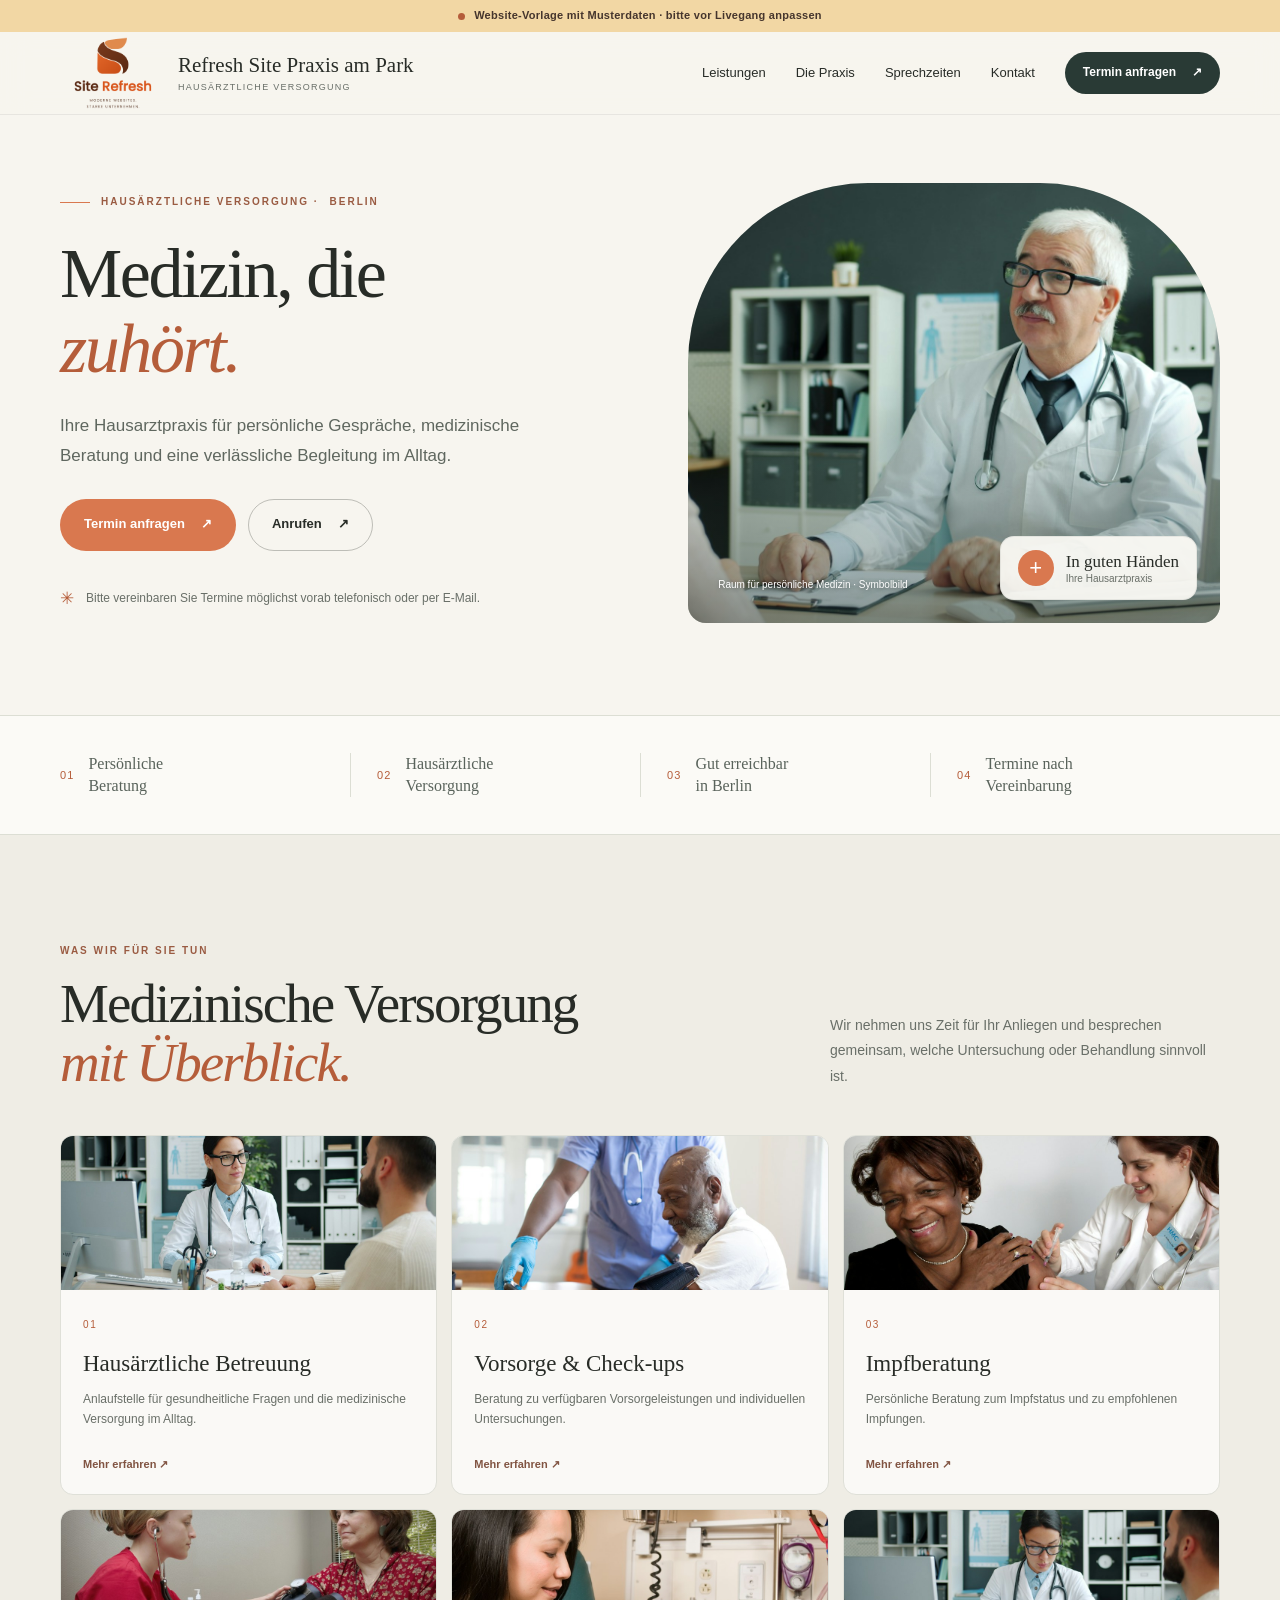
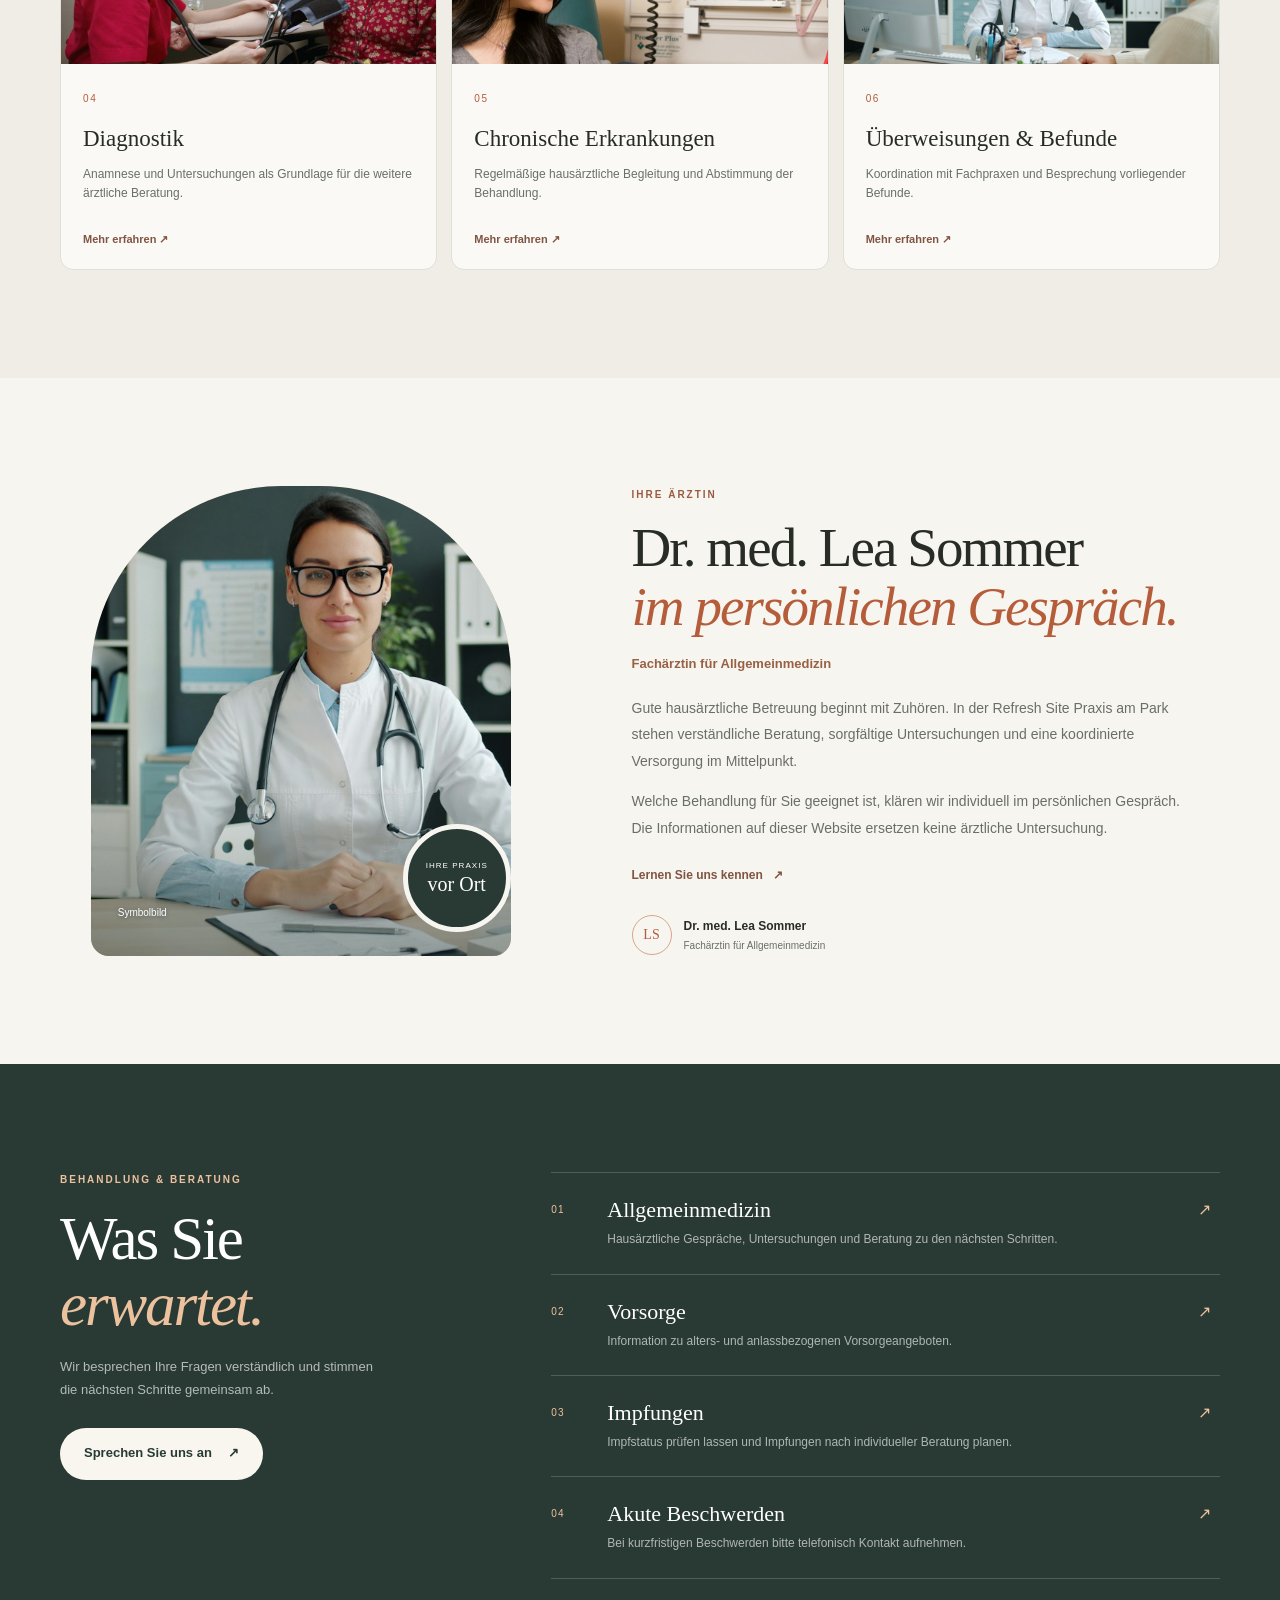
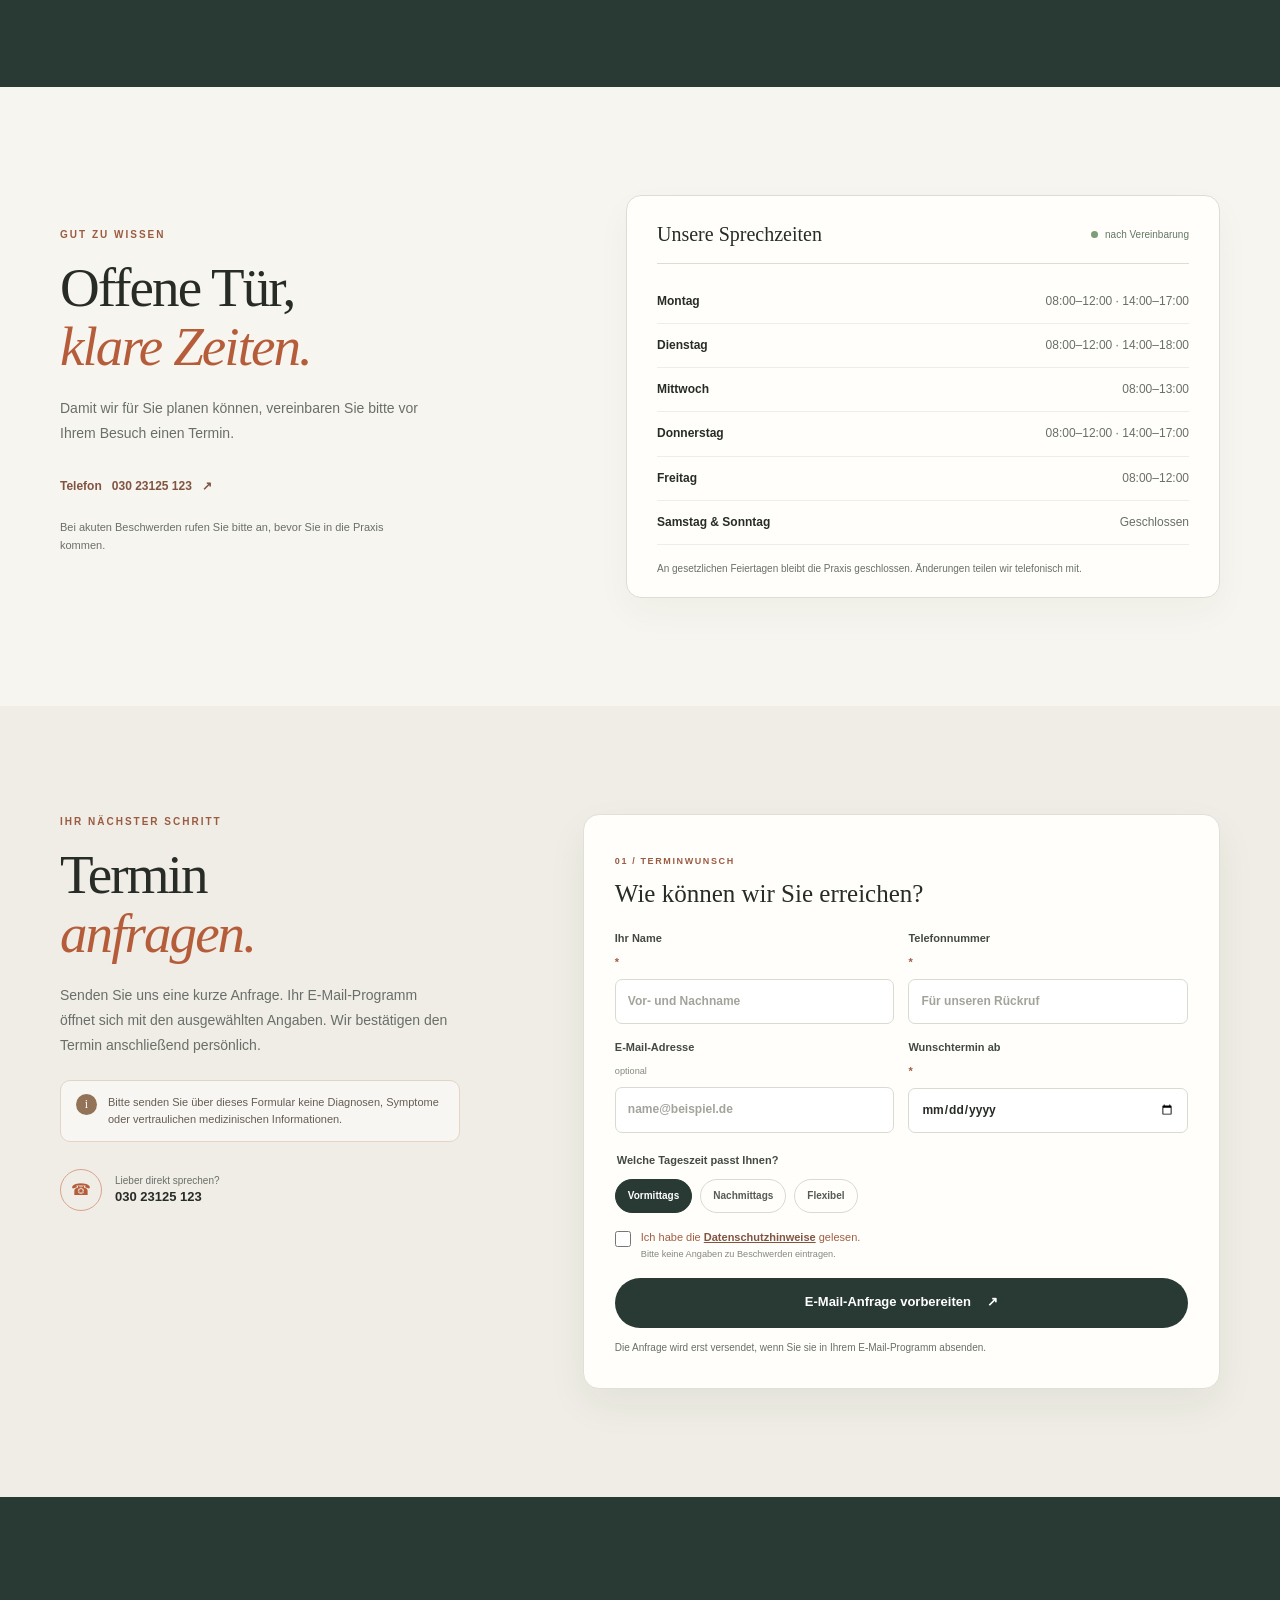
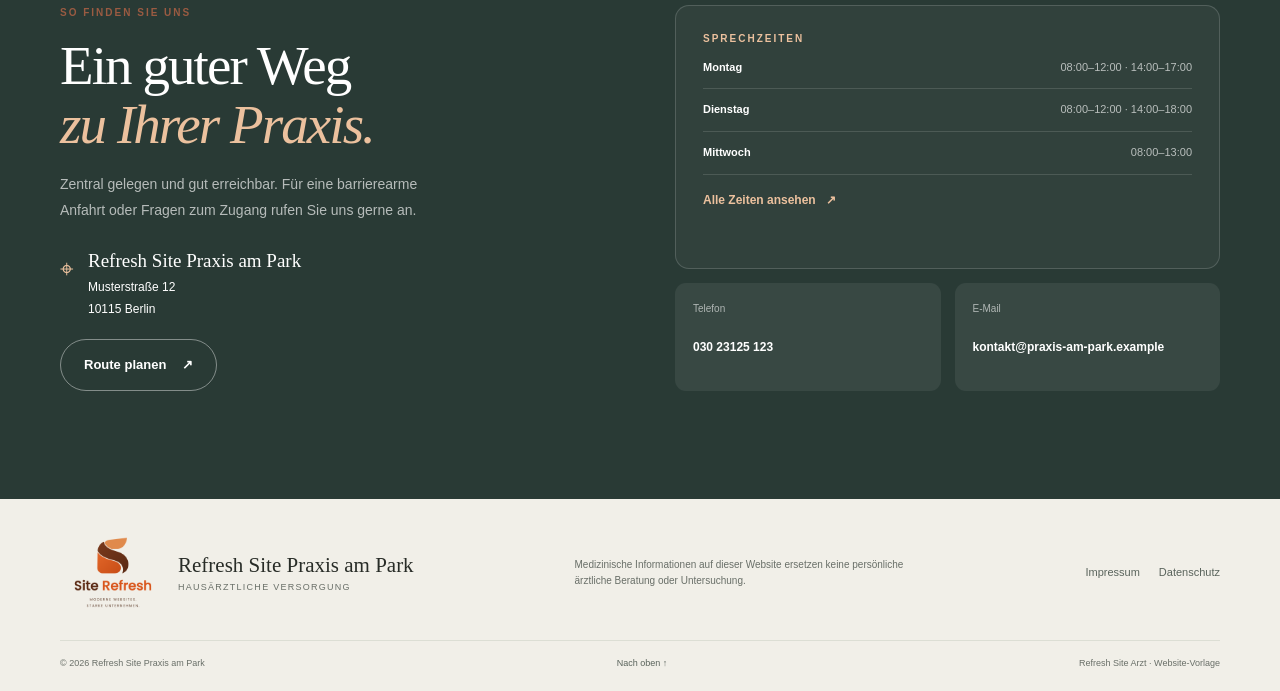
==== commit 4f3dfbf1: "Apply Site Refresh brand logo" ====
--- a/index.html
+++ b/index.html
@@ -20,7 +20,7 @@
   <header class="site-header" id="start">
     <div class="header-inner wrap">
       <a class="brand" href="#start" aria-label="Refresh Site Praxis am Park – Startseite">
-        <span class="brand-mark" aria-hidden="true"><svg viewBox="0 0 40 40"><path d="M17 7h6v10h10v6H23v10h-6V23H7v-6h10z"/></svg></span>
+        <img class="site-logo" src="assets/site-refresh-logo-scharf.png" alt="Site Refresh logo" width="2400" height="1840">
         <span class="brand-copy"><strong data-config="practiceName">Refresh Site Praxis am Park</strong><small data-config="specialty">Hausärztliche Versorgung</small></span>
       </a>
       <button class="nav-toggle" type="button" aria-label="Menü öffnen" aria-expanded="false" aria-controls="primary-nav"><span></span><span></span></button>
@@ -89,6 +89,6 @@
       <div class="wrap contact-layout"><div class="contact-copy"><p class="eyebrow">So finden Sie uns</p><h2>Ein guter Weg<br><em>zu Ihrer Praxis.</em></h2><p class="section-lede">Zentral gelegen und gut erreichbar. Für eine barrierearme Anfahrt oder Fragen zum Zugang rufen Sie uns gerne an.</p><div class="address-block"><span class="address-icon" aria-hidden="true">⌖</span><address><b data-config="practiceName">Refresh Site Praxis am Park</b><span data-config="address">Musterstraße 12</span><span><span data-config="postalCode">10115</span> <span data-config="city">Berlin</span></span></address></div><a class="button button-outline" id="directions-link" href="https://www.openstreetmap.org/" target="_blank" rel="noopener noreferrer">Route planen <span aria-hidden="true">↗</span></a></div><div class="contact-side"><div class="contact-hours"><p class="eyebrow eyebrow-light">Sprechzeiten</p><div id="hours-mini"></div><a href="#sprechzeiten" class="text-link text-link-light">Alle Zeiten ansehen <span aria-hidden="true">↗</span></a></div><div class="contact-quick"><div><small>Telefon</small><a data-phone href="tel:+493023125123" data-config="phoneDisplay">030 23125 123</a></div><div><small>E-Mail</small><a data-email href="mailto:kontakt@praxis-am-park.example" data-config="email">kontakt@praxis-am-park.example</a></div></div></div></div>
     </section>
   </main>
-  <footer class="site-footer"><div class="wrap footer-main"><a class="brand brand-footer" href="#start"><span class="brand-mark" aria-hidden="true"><svg viewBox="0 0 40 40"><path d="M17 7h6v10h10v6H23v10h-6V23H7v-6h10z"/></svg></span><span class="brand-copy"><strong data-config="practiceName">Refresh Site Praxis am Park</strong><small data-config="specialty">Hausärztliche Versorgung</small></span></a><p class="footer-note">Medizinische Informationen auf dieser Website ersetzen keine persönliche ärztliche Beratung oder Untersuchung.</p><nav aria-label="Rechtliche Informationen"><a href="impressum.html">Impressum</a><a href="datenschutz.html">Datenschutz</a></nav></div><div class="wrap footer-bottom"><span>© <span id="year"></span> <span data-config="practiceName">Refresh Site Praxis am Park</span></span><a href="#start">Nach oben ↑</a><span>Refresh Site Arzt · Website-Vorlage</span></div></footer>
+  <footer class="site-footer"><div class="wrap footer-main"><a class="brand brand-footer" href="#start"><img class="site-logo" src="assets/site-refresh-logo-scharf.png" alt="Site Refresh logo" width="2400" height="1840"><span class="brand-copy"><strong data-config="practiceName">Refresh Site Praxis am Park</strong><small data-config="specialty">Hausärztliche Versorgung</small></span></a><p class="footer-note">Medizinische Informationen auf dieser Website ersetzen keine persönliche ärztliche Beratung oder Untersuchung.</p><nav aria-label="Rechtliche Informationen"><a href="impressum.html">Impressum</a><a href="datenschutz.html">Datenschutz</a></nav></div><div class="wrap footer-bottom"><span>© <span id="year"></span> <span data-config="practiceName">Refresh Site Praxis am Park</span></span><a href="#start">Nach oben ↑</a><span>Refresh Site Arzt · Website-Vorlage</span></div></footer>
 </body>
 </html>
--- a/styles.css
+++ b/styles.css
@@ -28,6 +28,7 @@
 .site-header { position: sticky; z-index: 20; top: 0; border-bottom: 1px solid rgba(38,45,40,.08); background: rgba(247,245,239,.94); backdrop-filter: blur(14px); }
 .header-inner { display: flex; min-height: 82px; align-items: center; justify-content: space-between; gap: 28px; }
 .brand { display: inline-flex; align-items: center; gap: 12px; color: inherit; text-decoration: none; }
+.site-logo { display: block; width: 106px; height: auto; flex: 0 0 auto; }
 .brand-mark { display: grid; width: 46px; height: 46px; place-items: center; border: 1px solid #d9a48e; border-radius: 50%; }
 .brand-mark svg { width: 27px; height: 27px; fill: var(--accent); }
 .brand-copy { display: grid; line-height: 1.25; }
@@ -249,7 +250,9 @@
   .section-pad { padding: 68px 0; }
   .sample-ribbon { min-height: 36px; font-size: 9px; }
   .brand-mark { width: 41px; height: 41px; }
-  .brand-copy strong { font-size: 18px; }
+  .site-logo { width: 78px; }
+  .brand { gap: 8px; }
+  .brand-copy strong { font-size: 16px; }
   .brand-copy small { font-size: 8px; letter-spacing: .1em; }
   .hero { padding-top: 48px; padding-bottom: 56px; }
   .hero-grid { grid-template-columns: 1fr; gap: 32px; }
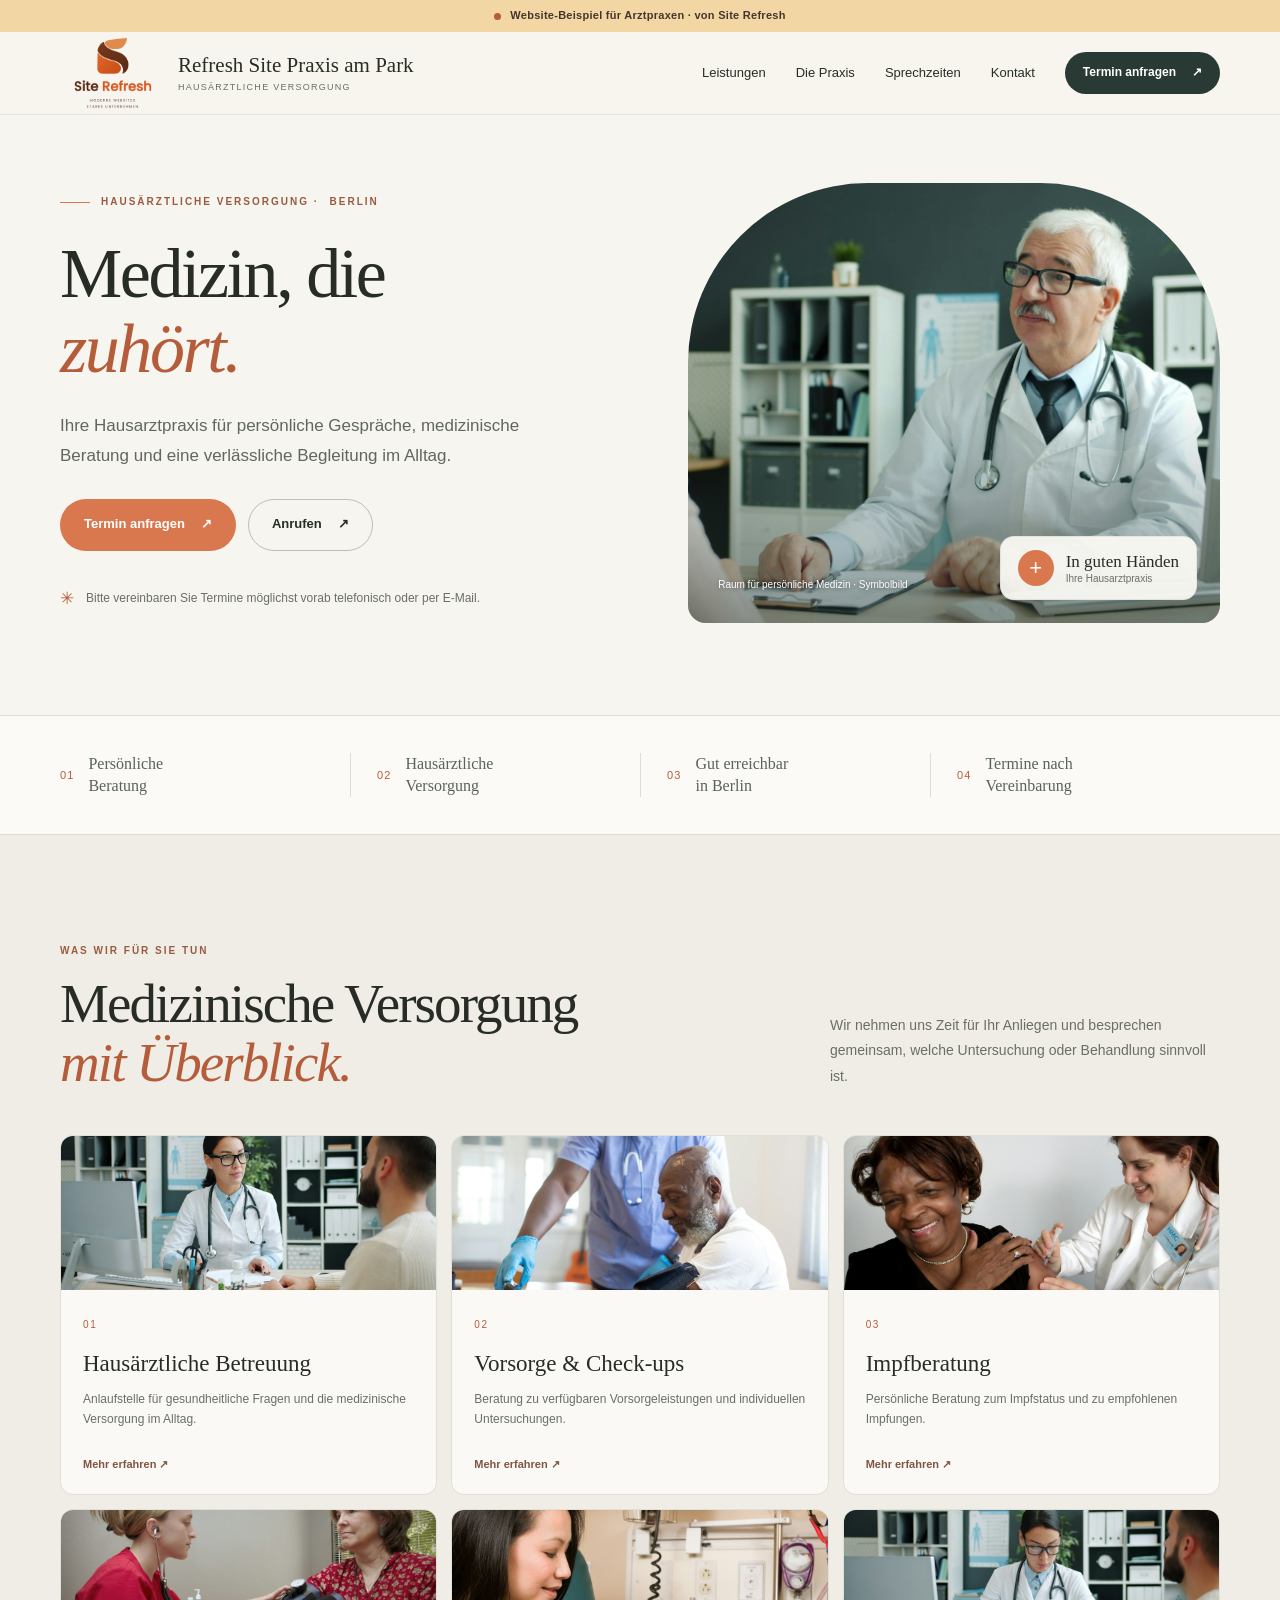
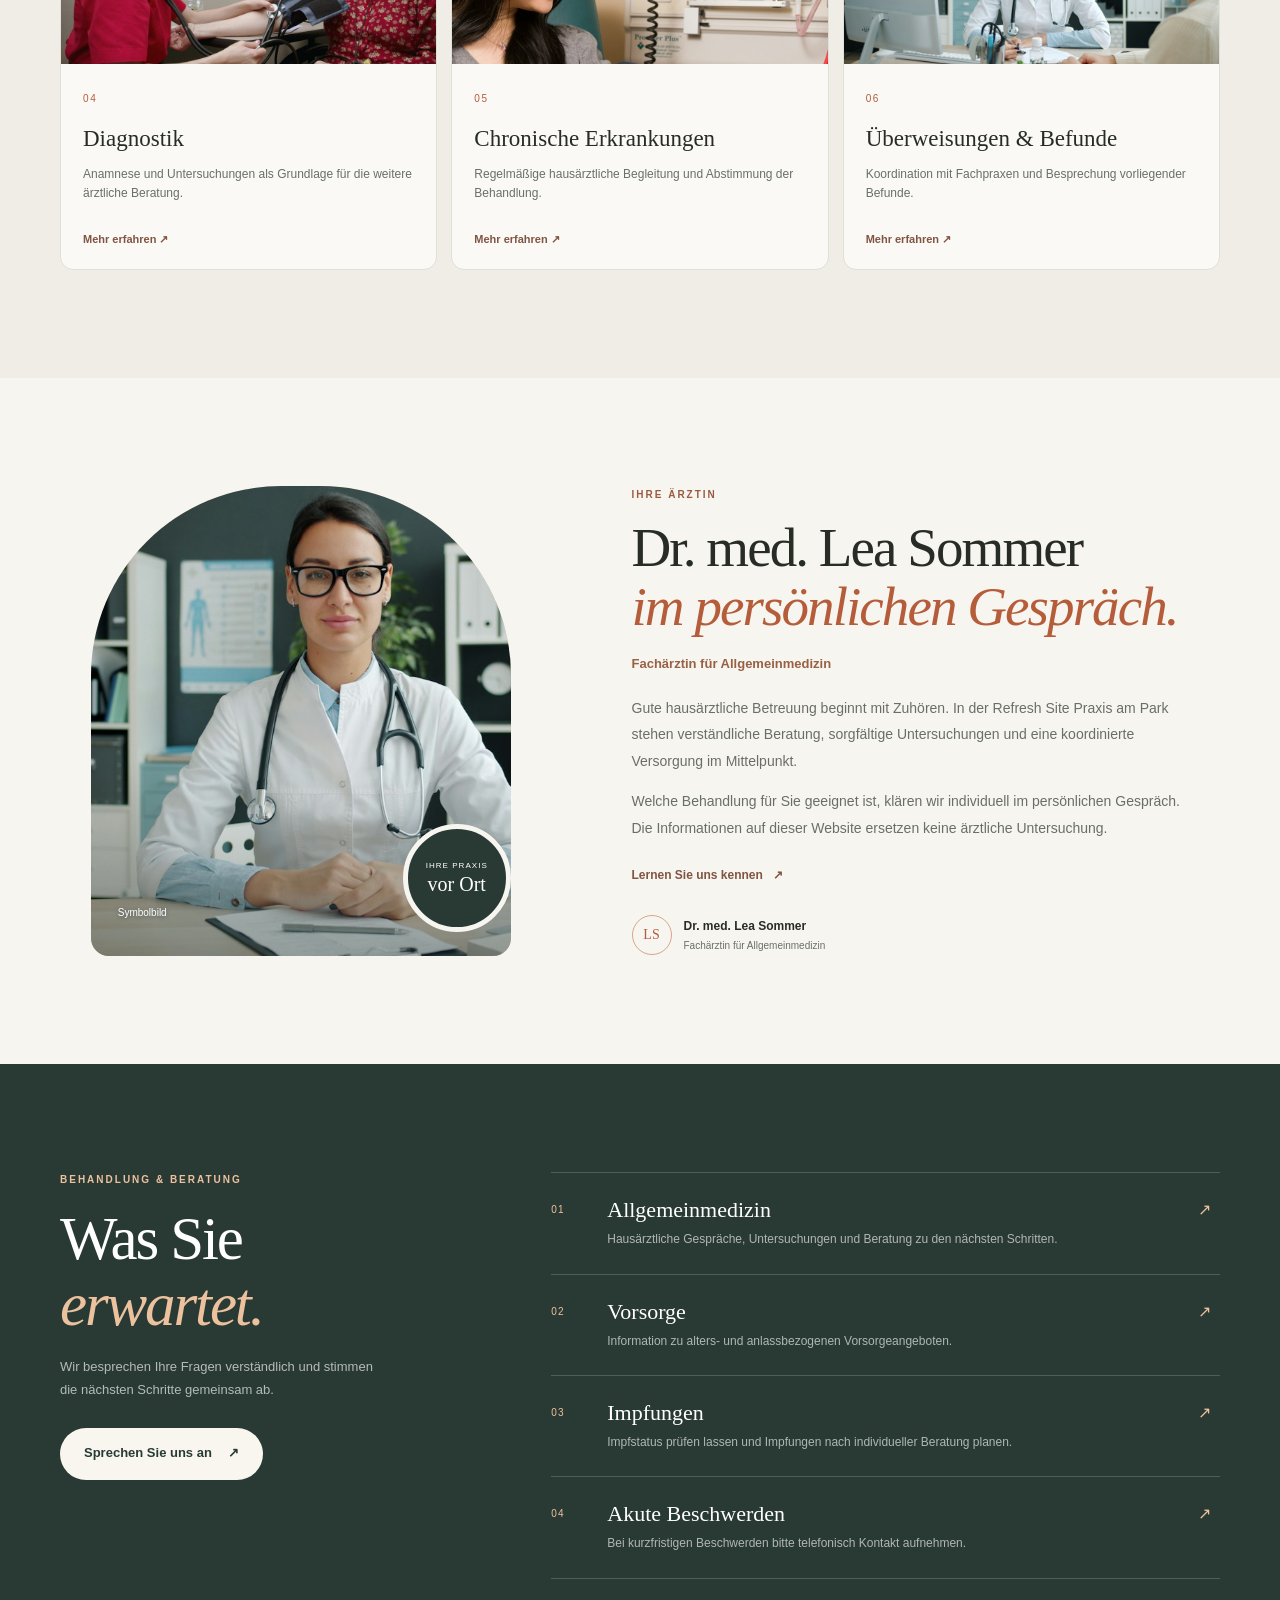
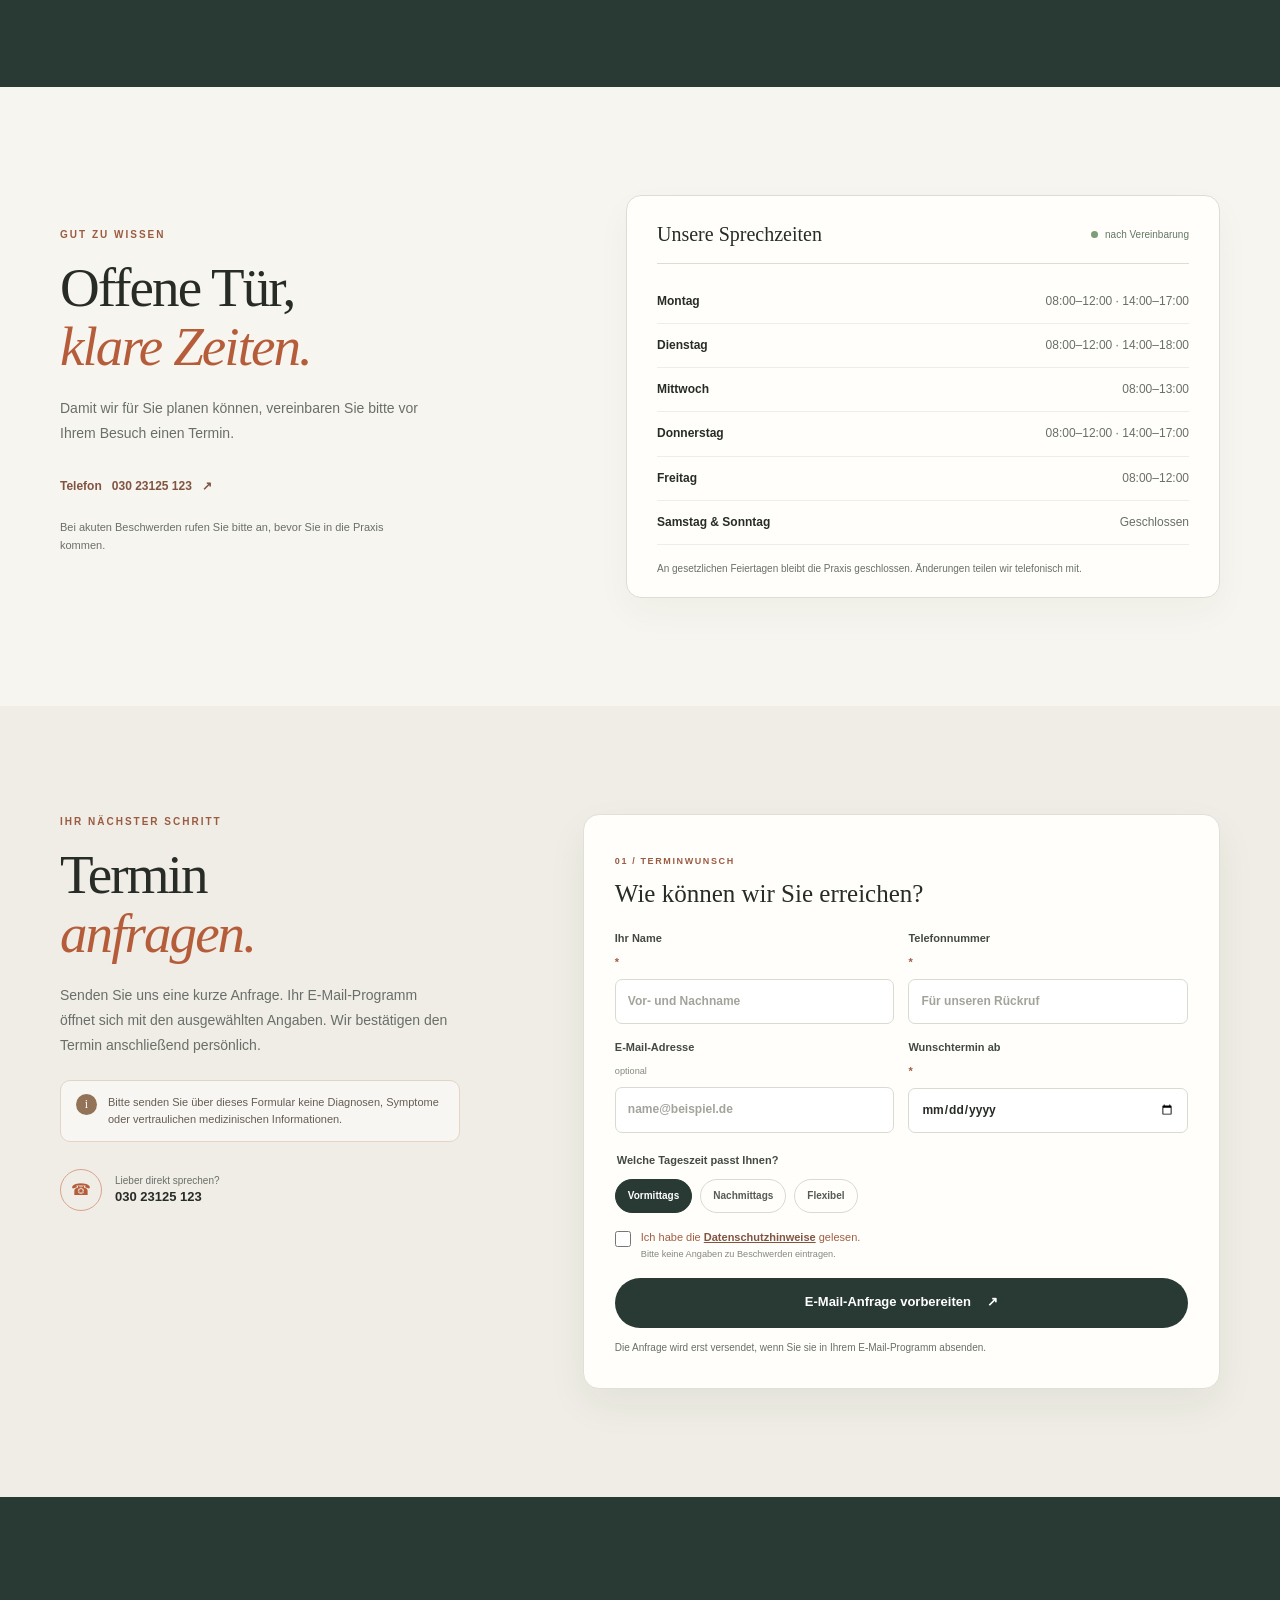
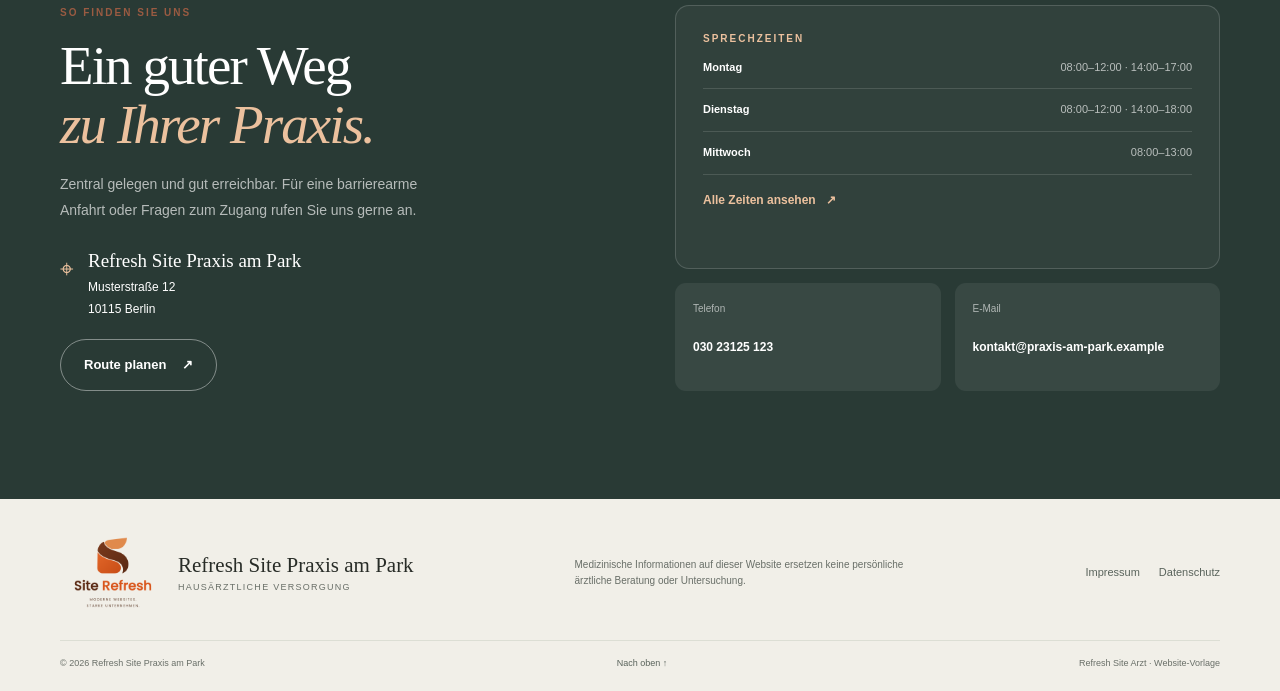
==== commit b51d2d18: "Refine sample website notice" ====
--- a/index.html
+++ b/index.html
@@ -16,7 +16,7 @@
 </head>
 <body>
   <a class="skip-link" href="#main">Zum Inhalt springen</a>
-  <div class="sample-ribbon"><span class="sample-dot" aria-hidden="true"></span> Website-Vorlage mit Musterdaten · bitte vor Livegang anpassen</div>
+  <div class="sample-ribbon"><span class="sample-dot" aria-hidden="true"></span> Website-Beispiel für Arztpraxen · von Site Refresh</div>
   <header class="site-header" id="start">
     <div class="header-inner wrap">
       <a class="brand" href="#start" aria-label="Refresh Site Praxis am Park – Startseite">
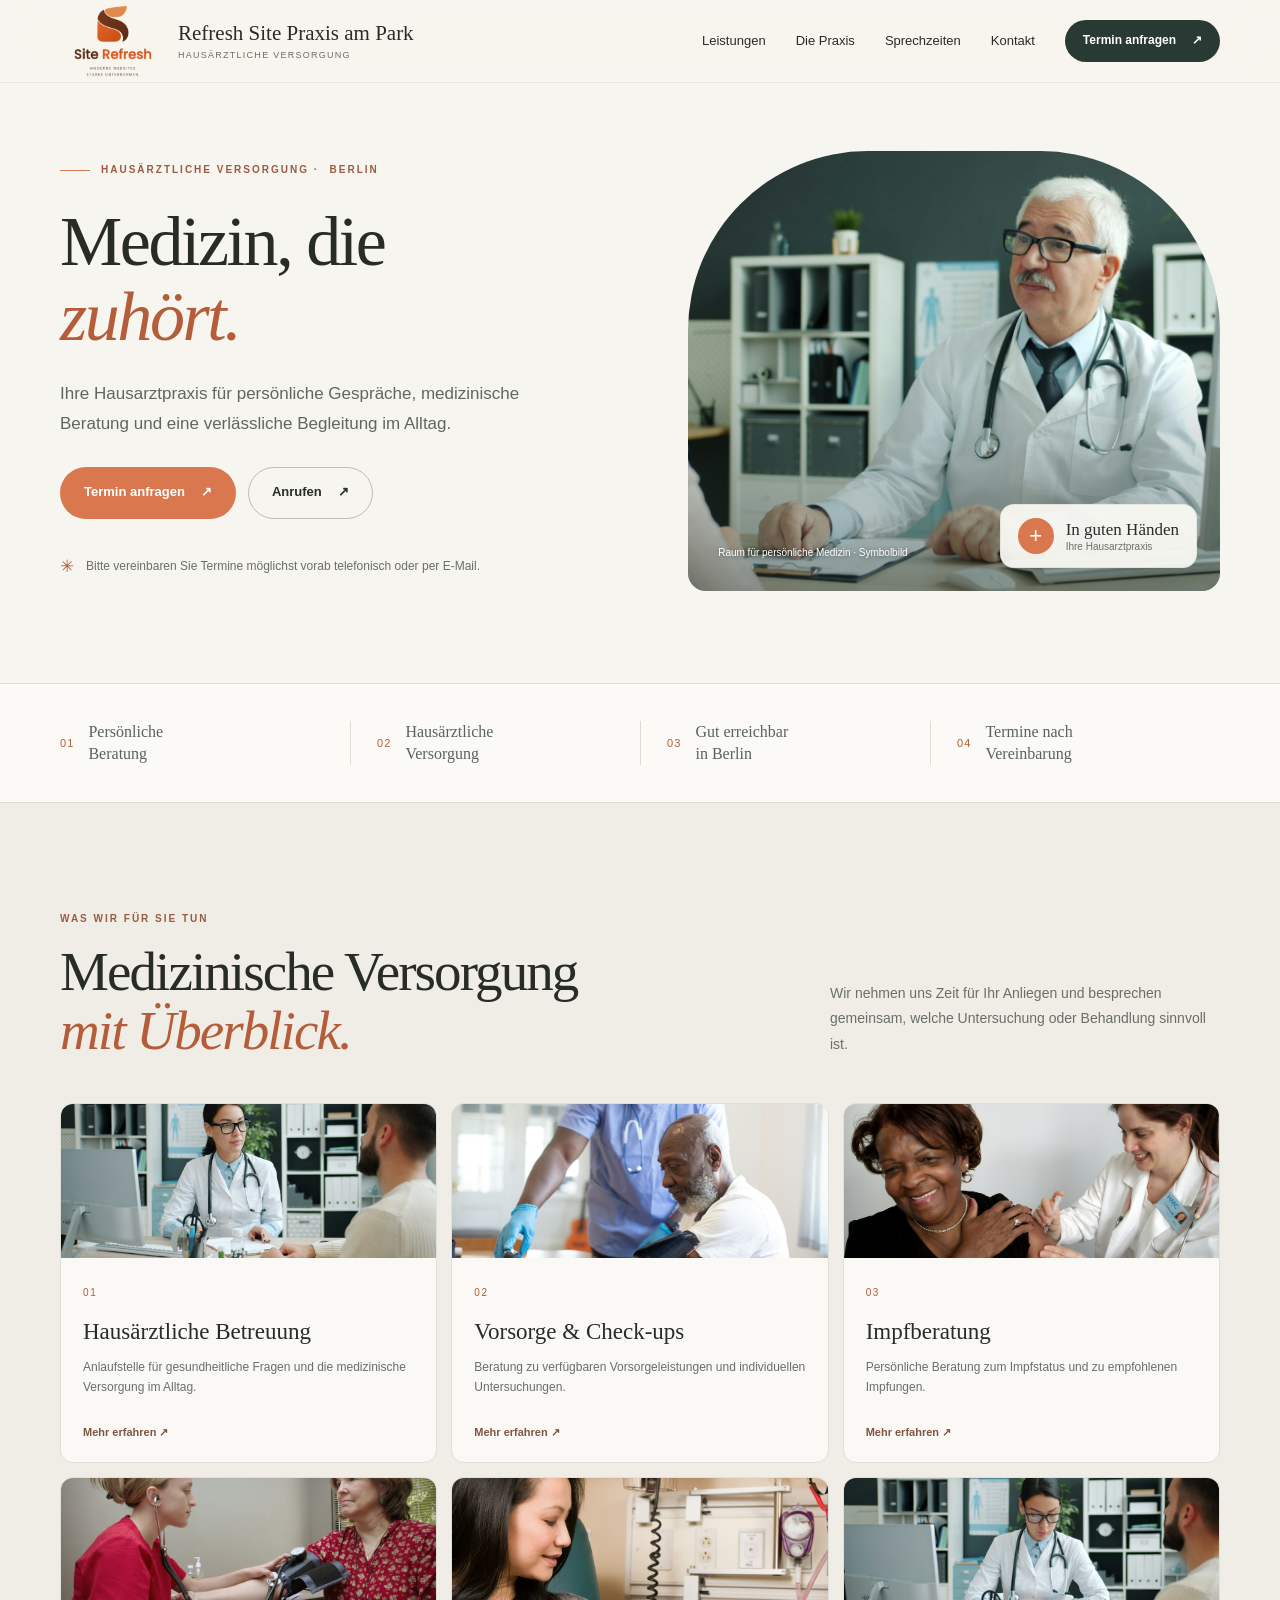
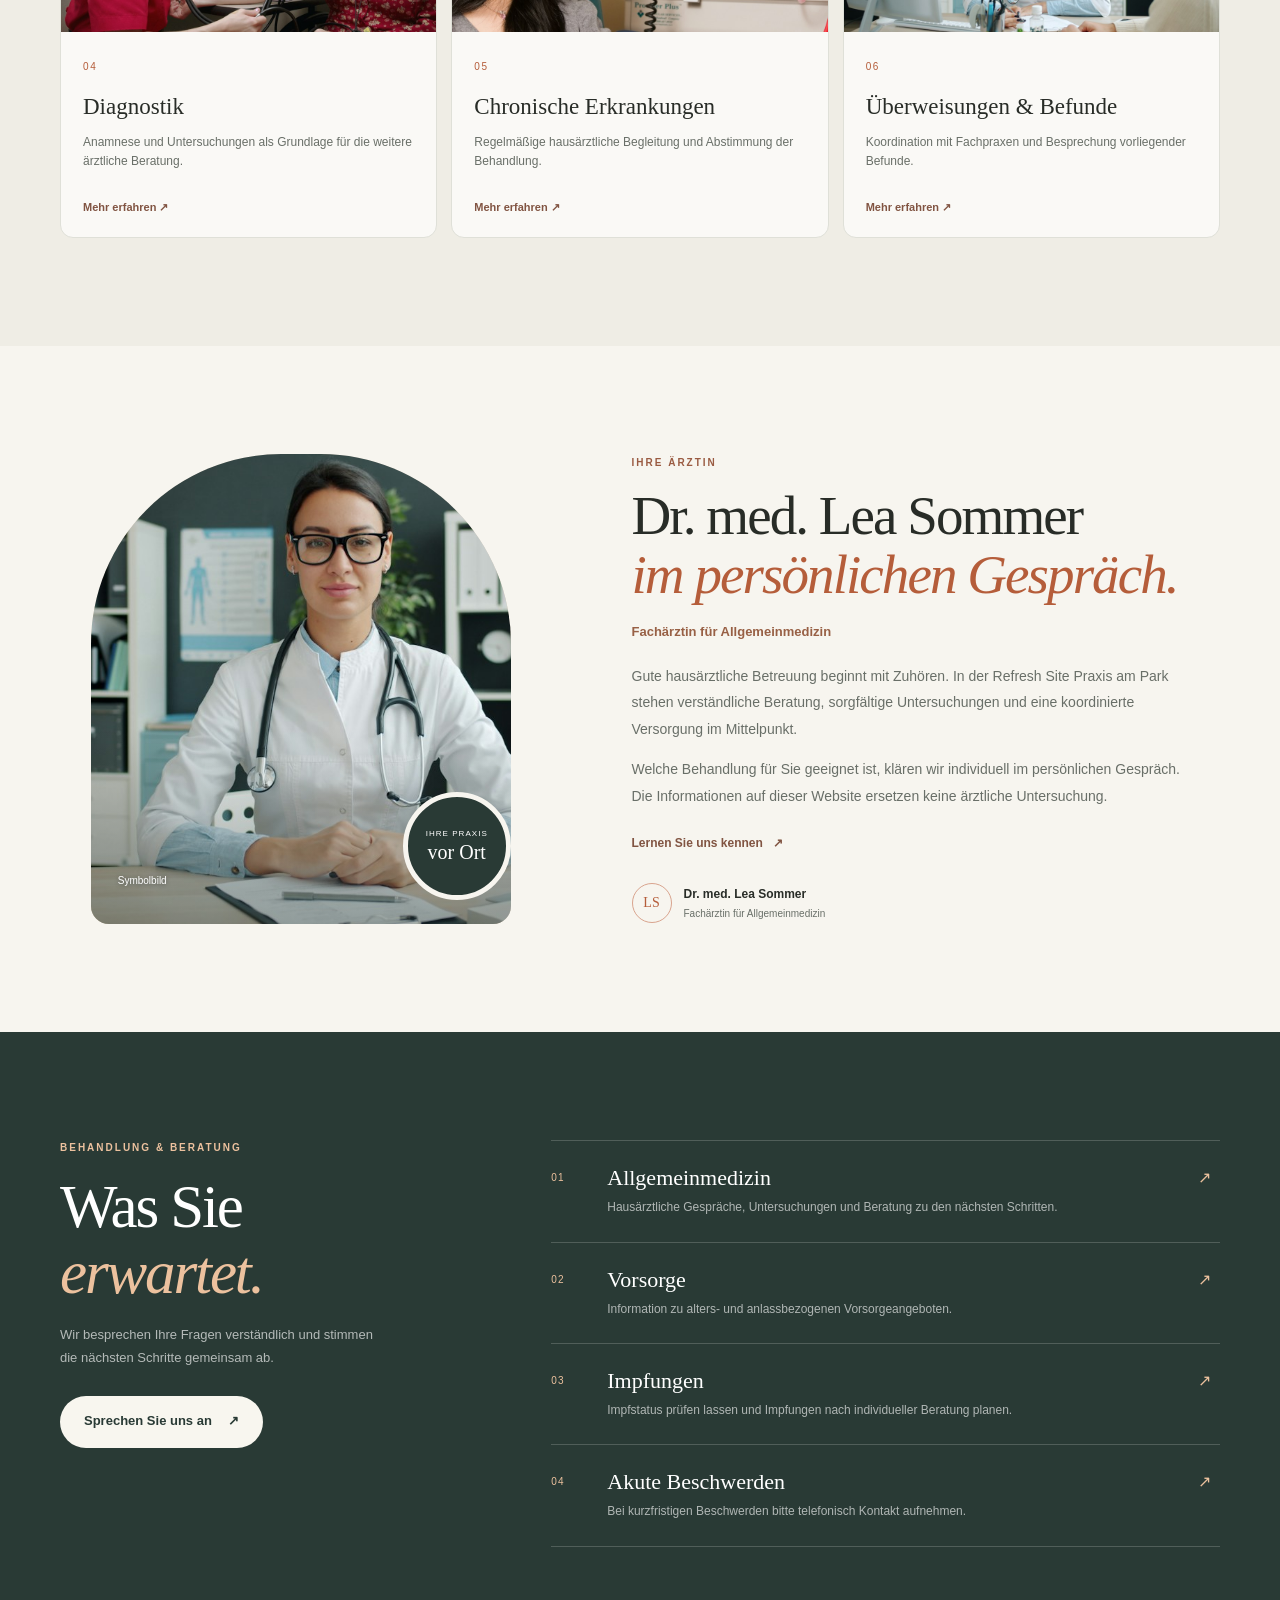
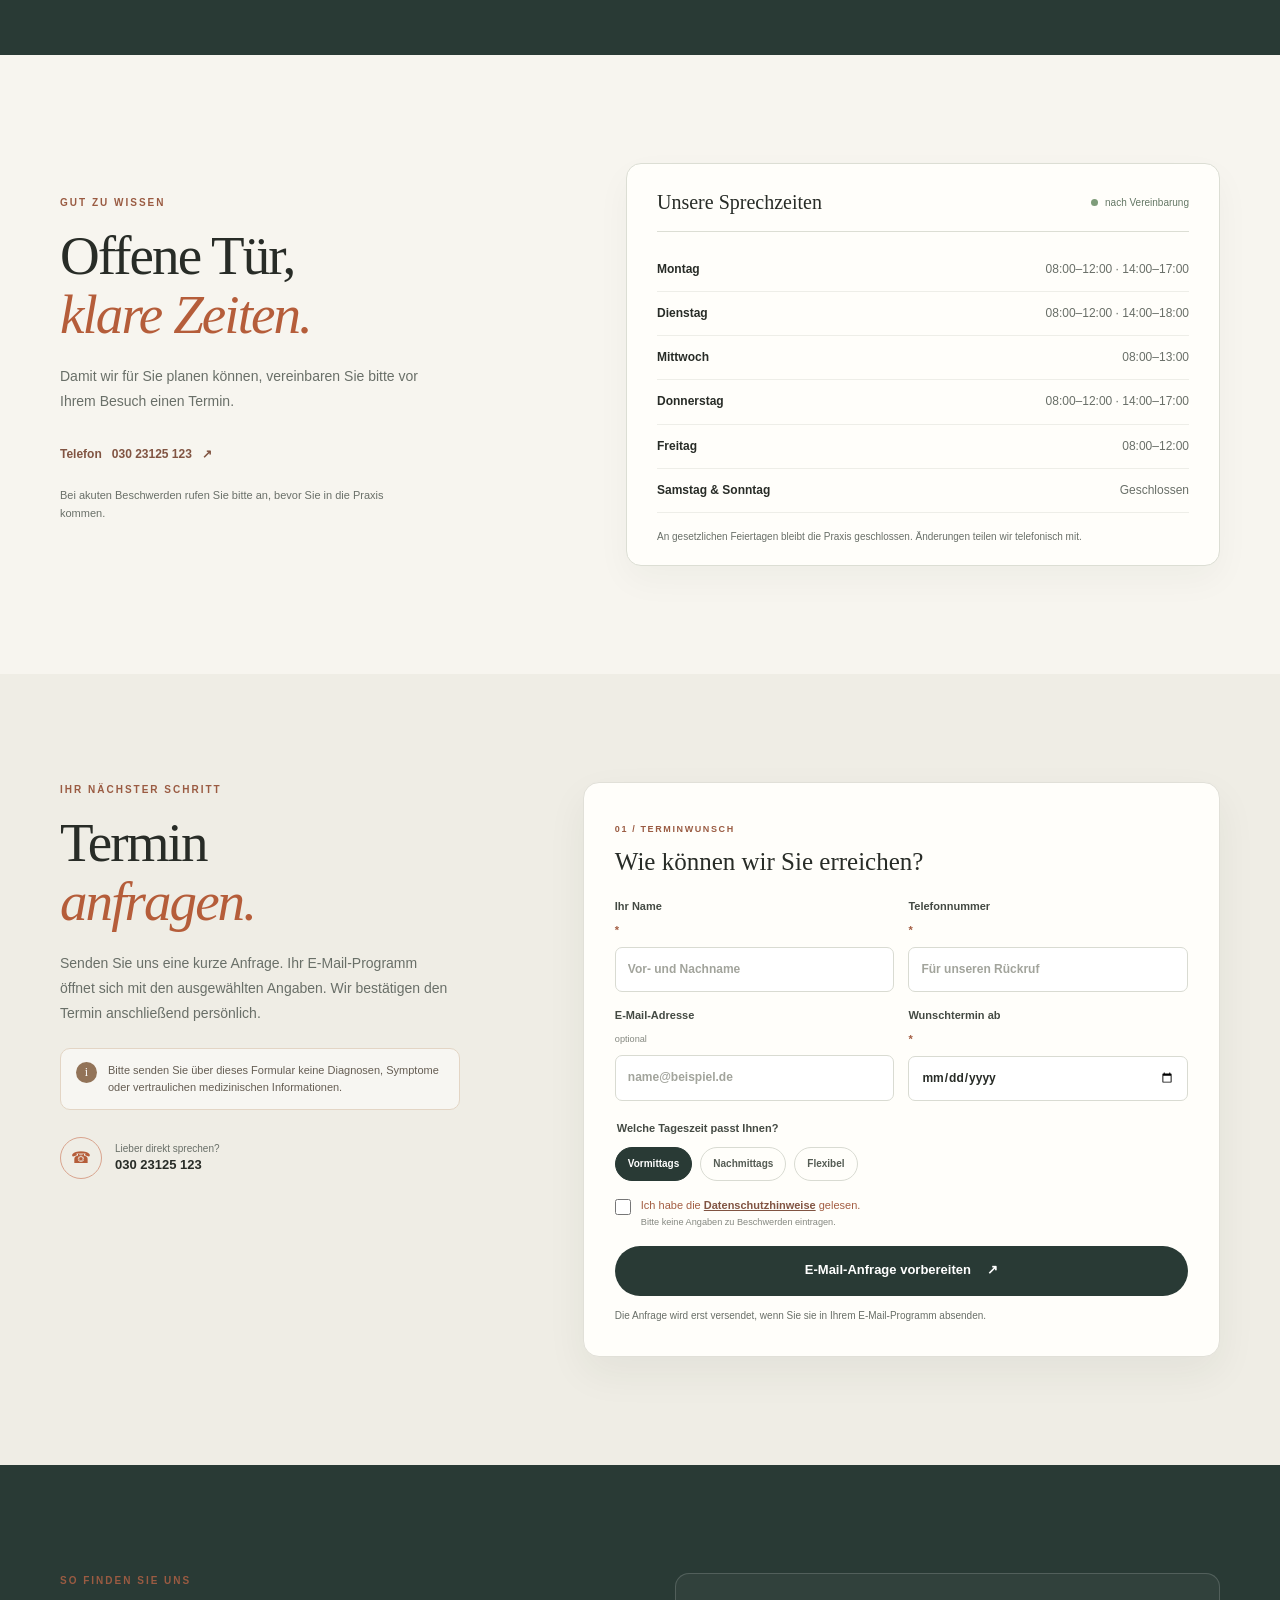
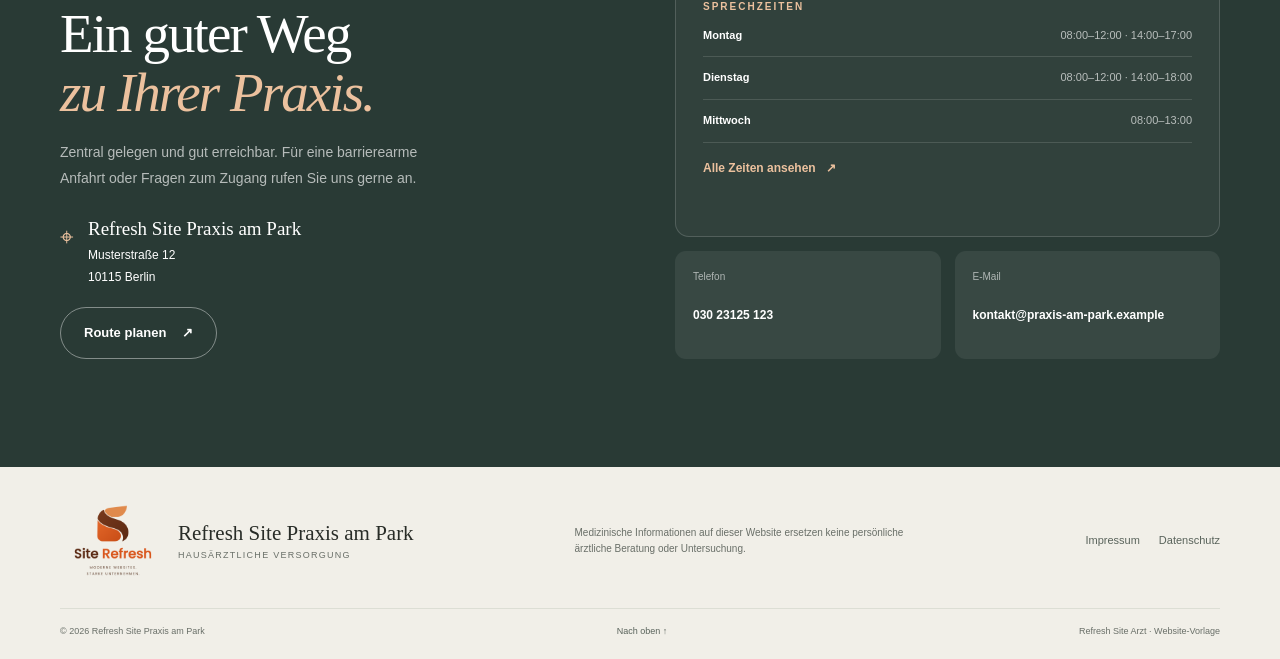
==== commit b4ba1cde: "Remove top sample banner" ====
--- a/index.html
+++ b/index.html
@@ -16,7 +16,6 @@
 </head>
 <body>
   <a class="skip-link" href="#main">Zum Inhalt springen</a>
-  <div class="sample-ribbon"><span class="sample-dot" aria-hidden="true"></span> Website-Beispiel für Arztpraxen · von Site Refresh</div>
   <header class="site-header" id="start">
     <div class="header-inner wrap">
       <a class="brand" href="#start" aria-label="Refresh Site Praxis am Park – Startseite">
--- a/styles.css
+++ b/styles.css
@@ -23,8 +23,6 @@
 .section-warm { background: var(--warm); }
 .skip-link { position: absolute; z-index: 100; top: 8px; left: 8px; padding: 10px 14px; background: white; transform: translateY(-160%); }
 .skip-link:focus { transform: none; }
-.sample-ribbon { display: flex; align-items: center; justify-content: center; gap: 9px; min-height: 32px; padding: 5px 14px; color: #45352d; background: #f2d7a4; font-size: 11px; font-weight: 700; letter-spacing: .025em; text-align: center; }
-.sample-dot { width: 7px; height: 7px; border-radius: 50%; background: #b55d3a; }
 .site-header { position: sticky; z-index: 20; top: 0; border-bottom: 1px solid rgba(38,45,40,.08); background: rgba(247,245,239,.94); backdrop-filter: blur(14px); }
 .header-inner { display: flex; min-height: 82px; align-items: center; justify-content: space-between; gap: 28px; }
 .brand { display: inline-flex; align-items: center; gap: 12px; color: inherit; text-decoration: none; }
@@ -248,7 +246,6 @@
   html { scroll-padding-top: 74px; }
   .wrap { width: calc(100% - 36px); }
   .section-pad { padding: 68px 0; }
-  .sample-ribbon { min-height: 36px; font-size: 9px; }
   .brand-mark { width: 41px; height: 41px; }
   .site-logo { width: 78px; }
   .brand { gap: 8px; }
